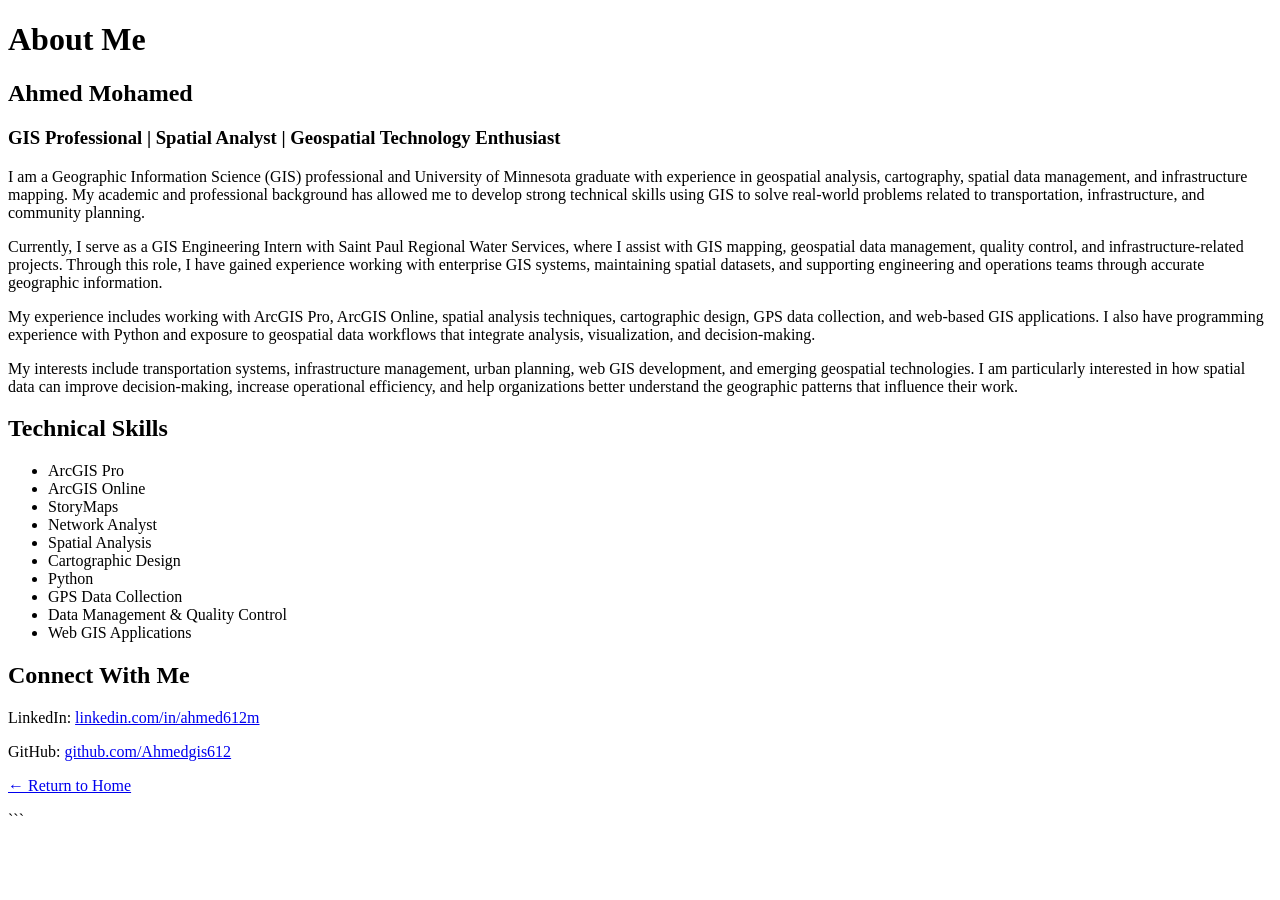
==== about.html @ 1d27a378 "Update about.html" ====
<!DOCTYPE html>

<html lang="en">
<head>
    <meta charset="UTF-8">
    <meta name="viewport" content="width=device-width, initial-scale=1.0">
    <title>About Me | Ahmed Mohamed</title>
</head>

<body>

<h1>About Me</h1>

<h2>Ahmed Mohamed</h2>
<h3>GIS Professional | Spatial Analyst | Geospatial Technology Enthusiast</h3>

<p>
I am a Geographic Information Science (GIS) professional and University of Minnesota graduate with experience in geospatial analysis, cartography, spatial data management, and infrastructure mapping. My academic and professional background has allowed me to develop strong technical skills using GIS to solve real-world problems related to transportation, infrastructure, and community planning.
</p>

<p>
Currently, I serve as a GIS Engineering Intern with Saint Paul Regional Water Services, where I assist with GIS mapping, geospatial data management, quality control, and infrastructure-related projects. Through this role, I have gained experience working with enterprise GIS systems, maintaining spatial datasets, and supporting engineering and operations teams through accurate geographic information.
</p>

<p>
My experience includes working with ArcGIS Pro, ArcGIS Online, spatial analysis techniques, cartographic design, GPS data collection, and web-based GIS applications. I also have programming experience with Python and exposure to geospatial data workflows that integrate analysis, visualization, and decision-making.
</p>

<p>
My interests include transportation systems, infrastructure management, urban planning, web GIS development, and emerging geospatial technologies. I am particularly interested in how spatial data can improve decision-making, increase operational efficiency, and help organizations better understand the geographic patterns that influence their work.
</p>

<h2>Technical Skills</h2>

<ul>
    <li>ArcGIS Pro</li>
    <li>ArcGIS Online</li>
    <li>StoryMaps</li>
    <li>Network Analyst</li>
    <li>Spatial Analysis</li>
    <li>Cartographic Design</li>
    <li>Python</li>
    <li>GPS Data Collection</li>
    <li>Data Management & Quality Control</li>
    <li>Web GIS Applications</li>
</ul>

<h2>Connect With Me</h2>

<p>
LinkedIn:
<a href="https://www.linkedin.com/in/ahmed612m" target="_blank">
linkedin.com/in/ahmed612m
</a>
</p>

<p>
GitHub:
<a href="https://github.com/Ahmedgis612" target="_blank">
github.com/Ahmedgis612
</a>
</p>

<p>
<a href="index.html">← Return to Home</a>
</p>

</body>
</html>
```
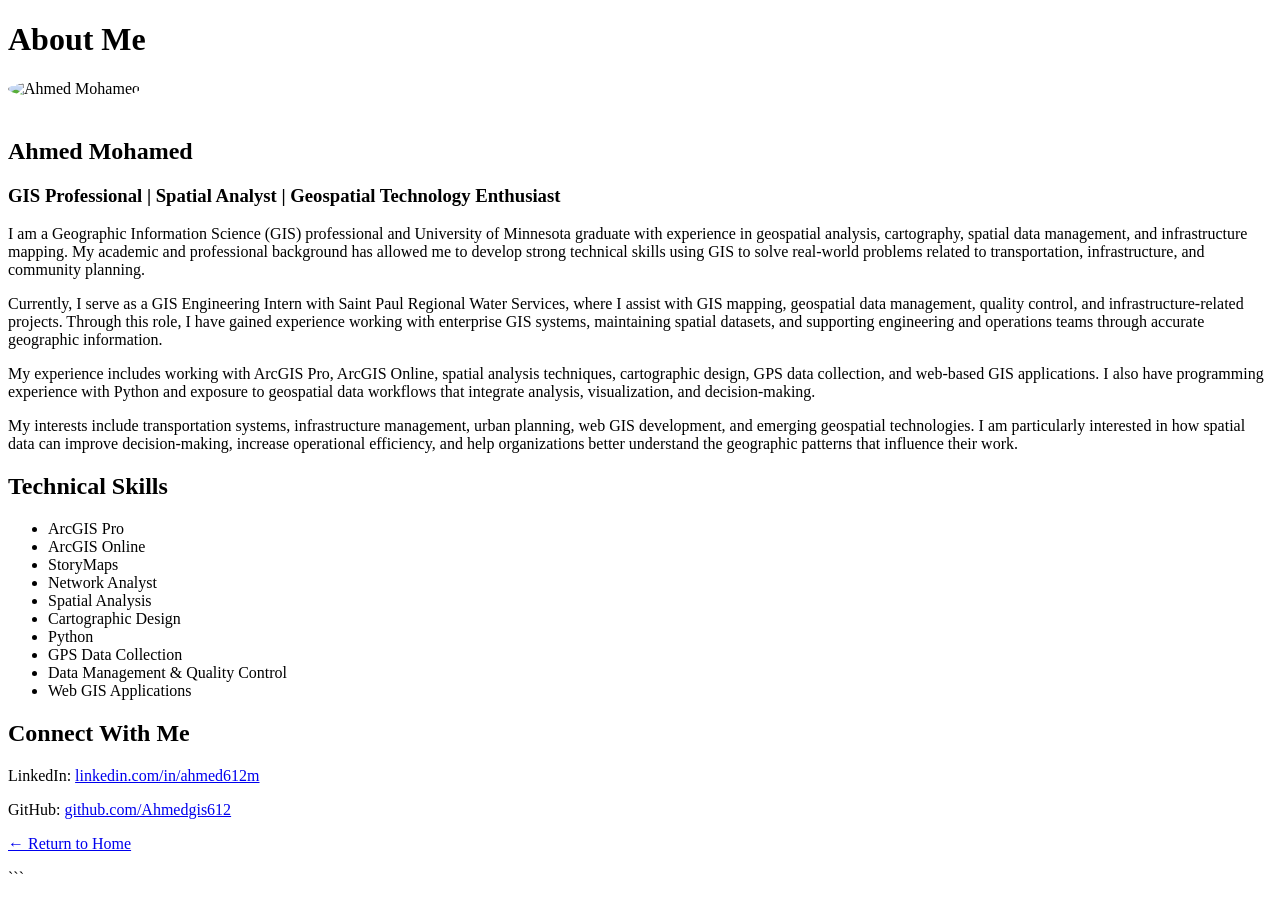
==== commit a22a8b61: "Update about.html" ====
--- a/about.html
+++ b/about.html
@@ -10,7 +10,11 @@
 <body>
 
 <h1>About Me</h1>
-
+<img src="images/profile.jpg"
+     alt="Ahmed Mohamed"
+     width="220"
+     style="border-radius:50%; margin-bottom:20px;">
+    
 <h2>Ahmed Mohamed</h2>
 <h3>GIS Professional | Spatial Analyst | Geospatial Technology Enthusiast</h3>
 
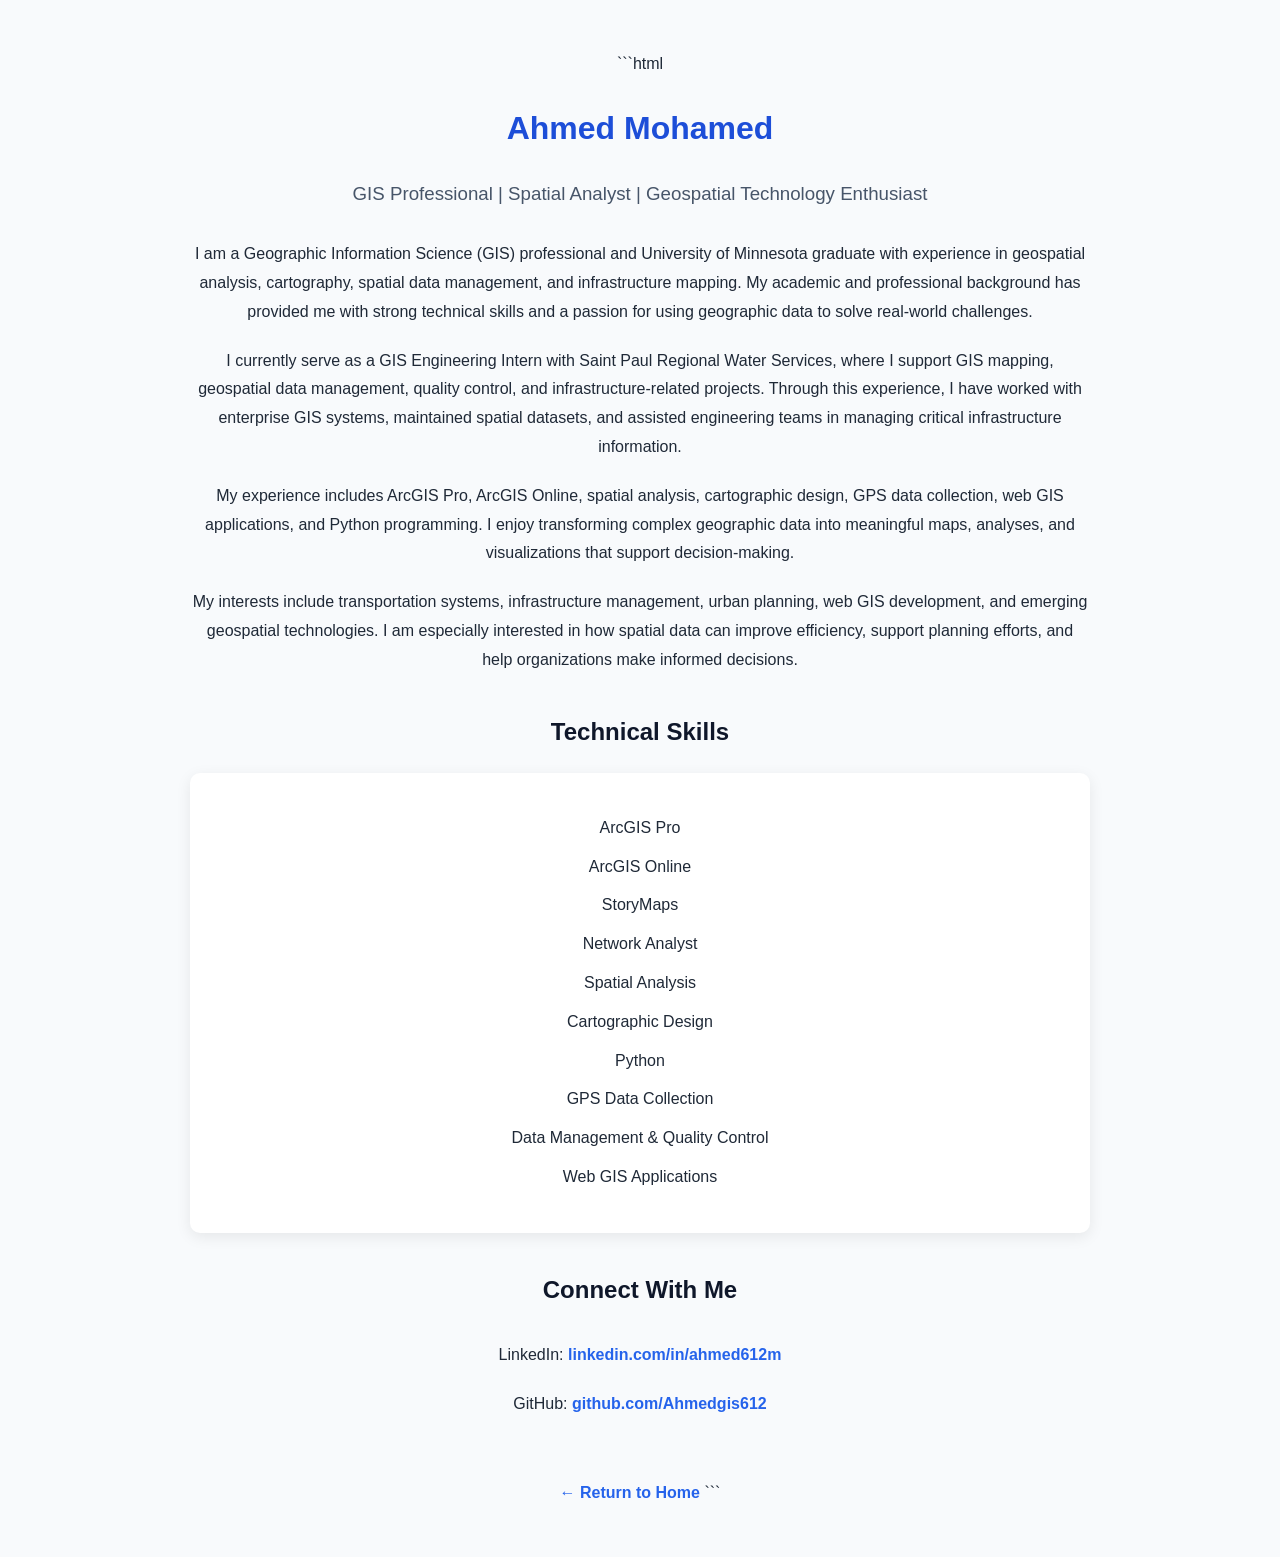
==== commit 0d608031: "about.html" ====
--- a/about.html
+++ b/about.html
@@ -1,73 +1,151 @@
+```html
 <!DOCTYPE html>
-
 <html lang="en">
 <head>
     <meta charset="UTF-8">
     <meta name="viewport" content="width=device-width, initial-scale=1.0">
     <title>About Me | Ahmed Mohamed</title>
+
+    <style>
+        body {
+            font-family: Arial, Helvetica, sans-serif;
+            max-width: 900px;
+            margin: auto;
+            padding: 50px 25px;
+            text-align: center;
+            line-height: 1.8;
+            background-color: #f8fafc;
+            color: #1f2937;
+        }
+
+        h1 {
+            color: #1d4ed8;
+            margin-bottom: 10px;
+        }
+
+        h2 {
+            margin-top: 35px;
+            color: #0f172a;
+        }
+
+        h3 {
+            color: #475569;
+            font-weight: normal;
+            margin-bottom: 30px;
+        }
+
+        p {
+            margin-bottom: 20px;
+        }
+
+        ul {
+            list-style: none;
+            padding: 0;
+        }
+
+        li {
+            margin-bottom: 10px;
+        }
+
+        a {
+            color: #2563eb;
+            text-decoration: none;
+            font-weight: bold;
+        }
+
+        a:hover {
+            text-decoration: underline;
+        }
+
+        .profile-photo {
+            width: 220px;
+            border-radius: 50%;
+            margin-bottom: 25px;
+        }
+
+        .skills {
+            background: white;
+            padding: 25px;
+            border-radius: 10px;
+            box-shadow: 0 4px 15px rgba(0,0,0,0.08);
+            margin-top: 20px;
+        }
+
+        .contact {
+            margin-top: 30px;
+        }
+
+        .home-link {
+            margin-top: 40px;
+            display: inline-block;
+        }
+    </style>
 </head>
 
 <body>
 
-<h1>About Me</h1>
-<img src="images/profile.jpg"
-     alt="Ahmed Mohamed"
-     width="220"
-     style="border-radius:50%; margin-bottom:20px;">
-    
-<h2>Ahmed Mohamed</h2>
-<h3>GIS Professional | Spatial Analyst | Geospatial Technology Enthusiast</h3>
+    <!-- Optional Profile Picture -->
+    <!-- Upload your photo to images/profile.jpg and remove the comment below -->
+    <!-- <img src="images/profile.jpg" alt="Ahmed Mohamed" class="profile-photo"> -->
 
-<p>
-I am a Geographic Information Science (GIS) professional and University of Minnesota graduate with experience in geospatial analysis, cartography, spatial data management, and infrastructure mapping. My academic and professional background has allowed me to develop strong technical skills using GIS to solve real-world problems related to transportation, infrastructure, and community planning.
-</p>
+    <h1>Ahmed Mohamed</h1>
 
-<p>
-Currently, I serve as a GIS Engineering Intern with Saint Paul Regional Water Services, where I assist with GIS mapping, geospatial data management, quality control, and infrastructure-related projects. Through this role, I have gained experience working with enterprise GIS systems, maintaining spatial datasets, and supporting engineering and operations teams through accurate geographic information.
-</p>
+    <h3>
+        GIS Professional | Spatial Analyst | Geospatial Technology Enthusiast
+    </h3>
 
-<p>
-My experience includes working with ArcGIS Pro, ArcGIS Online, spatial analysis techniques, cartographic design, GPS data collection, and web-based GIS applications. I also have programming experience with Python and exposure to geospatial data workflows that integrate analysis, visualization, and decision-making.
-</p>
+    <p>
+        I am a Geographic Information Science (GIS) professional and University of Minnesota graduate with experience in geospatial analysis, cartography, spatial data management, and infrastructure mapping. My academic and professional background has provided me with strong technical skills and a passion for using geographic data to solve real-world challenges.
+    </p>
 
-<p>
-My interests include transportation systems, infrastructure management, urban planning, web GIS development, and emerging geospatial technologies. I am particularly interested in how spatial data can improve decision-making, increase operational efficiency, and help organizations better understand the geographic patterns that influence their work.
-</p>
+    <p>
+        I currently serve as a GIS Engineering Intern with Saint Paul Regional Water Services, where I support GIS mapping, geospatial data management, quality control, and infrastructure-related projects. Through this experience, I have worked with enterprise GIS systems, maintained spatial datasets, and assisted engineering teams in managing critical infrastructure information.
+    </p>
 
-<h2>Technical Skills</h2>
+    <p>
+        My experience includes ArcGIS Pro, ArcGIS Online, spatial analysis, cartographic design, GPS data collection, web GIS applications, and Python programming. I enjoy transforming complex geographic data into meaningful maps, analyses, and visualizations that support decision-making.
+    </p>
 
-<ul>
-    <li>ArcGIS Pro</li>
-    <li>ArcGIS Online</li>
-    <li>StoryMaps</li>
-    <li>Network Analyst</li>
-    <li>Spatial Analysis</li>
-    <li>Cartographic Design</li>
-    <li>Python</li>
-    <li>GPS Data Collection</li>
-    <li>Data Management & Quality Control</li>
-    <li>Web GIS Applications</li>
-</ul>
+    <p>
+        My interests include transportation systems, infrastructure management, urban planning, web GIS development, and emerging geospatial technologies. I am especially interested in how spatial data can improve efficiency, support planning efforts, and help organizations make informed decisions.
+    </p>
 
-<h2>Connect With Me</h2>
+    <h2>Technical Skills</h2>
 
-<p>
-LinkedIn:
-<a href="https://www.linkedin.com/in/ahmed612m" target="_blank">
-linkedin.com/in/ahmed612m
-</a>
-</p>
+    <div class="skills">
+        <ul>
+            <li>ArcGIS Pro</li>
+            <li>ArcGIS Online</li>
+            <li>StoryMaps</li>
+            <li>Network Analyst</li>
+            <li>Spatial Analysis</li>
+            <li>Cartographic Design</li>
+            <li>Python</li>
+            <li>GPS Data Collection</li>
+            <li>Data Management & Quality Control</li>
+            <li>Web GIS Applications</li>
+        </ul>
+    </div>
 
-<p>
-GitHub:
-<a href="https://github.com/Ahmedgis612" target="_blank">
-github.com/Ahmedgis612
-</a>
-</p>
+    <h2>Connect With Me</h2>
 
-<p>
-<a href="index.html">← Return to Home</a>
-</p>
+    <div class="contact">
+        <p>
+            LinkedIn:
+            <a href="https://www.linkedin.com/in/ahmed612m" target="_blank">
+                linkedin.com/in/ahmed612m
+            </a>
+        </p>
+
+        <p>
+            GitHub:
+            <a href="https://github.com/Ahmedgis612" target="_blank">
+                github.com/Ahmedgis612
+            </a>
+        </p>
+    </div>
+
+    <a href="index.html" class="home-link">← Return to Home</a>
 
 </body>
 </html>
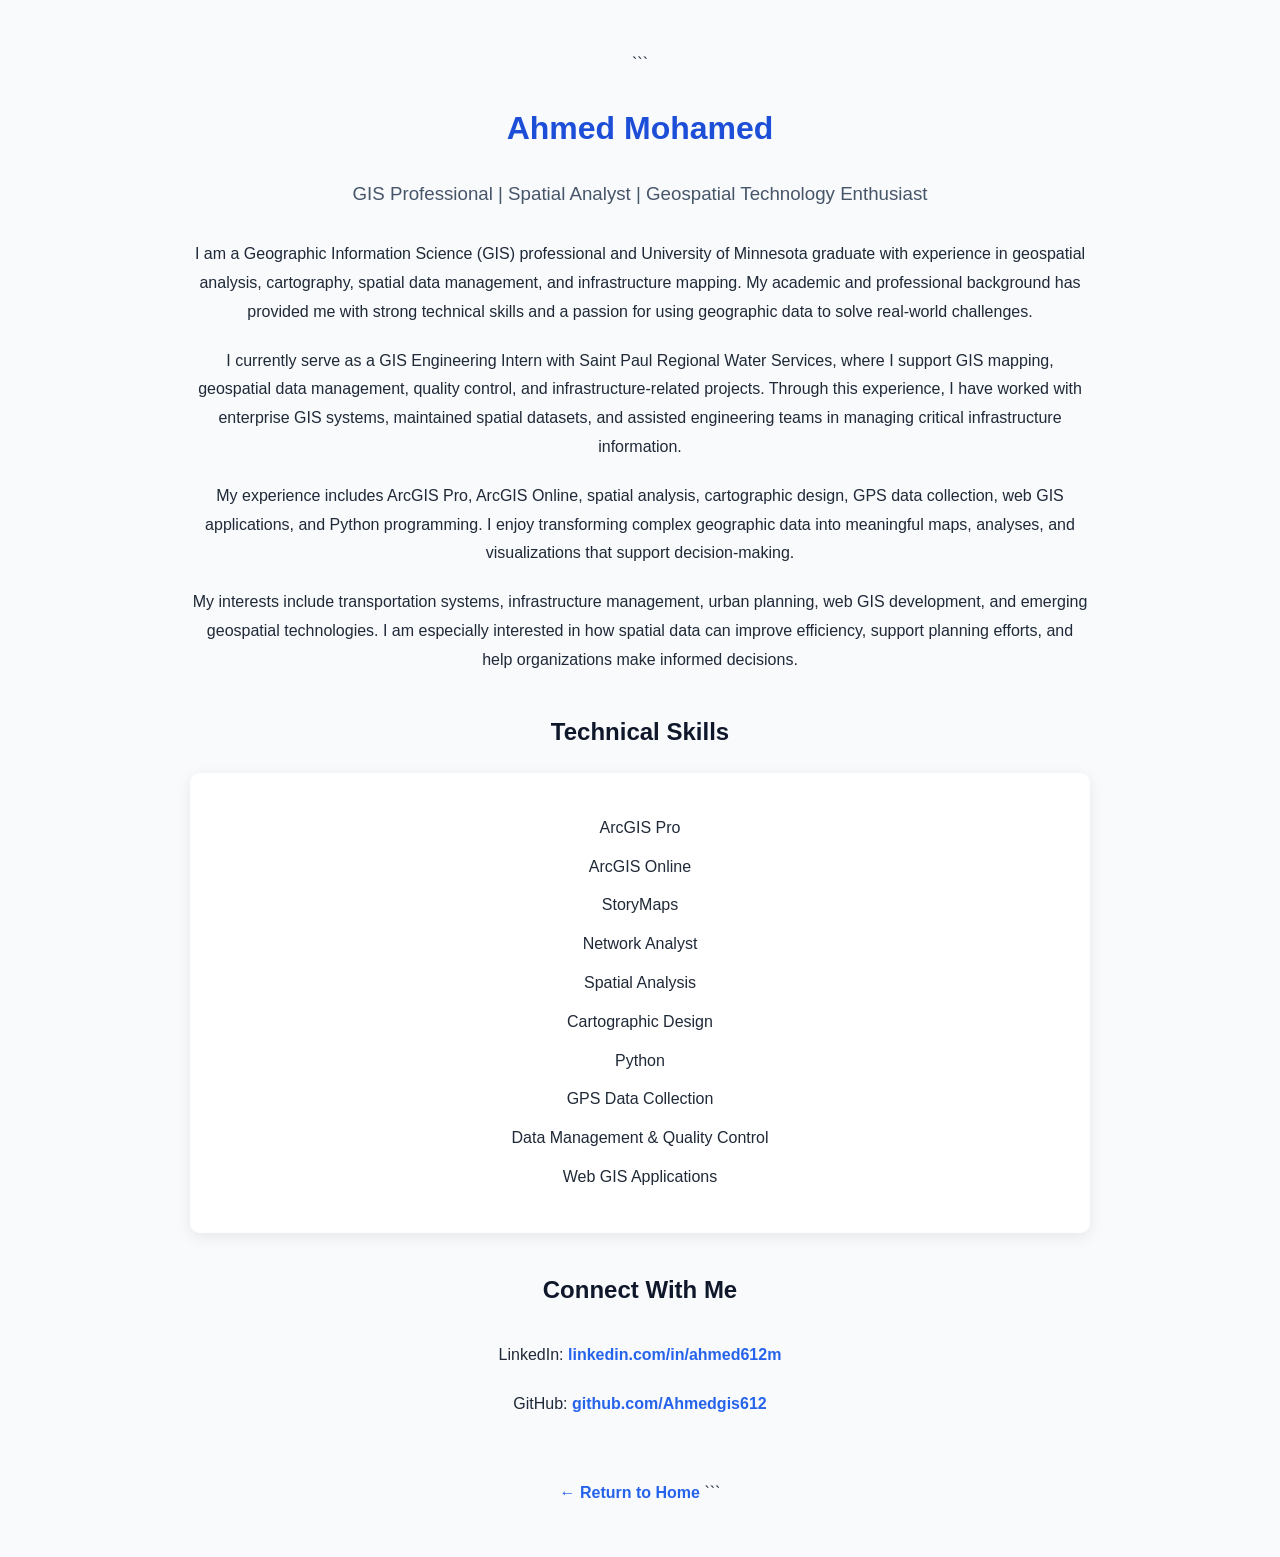
==== commit f14e9c1b: "about.html" ====
--- a/about.html
+++ b/about.html
@@ -1,4 +1,4 @@
-```html
+```
 <!DOCTYPE html>
 <html lang="en">
 <head>
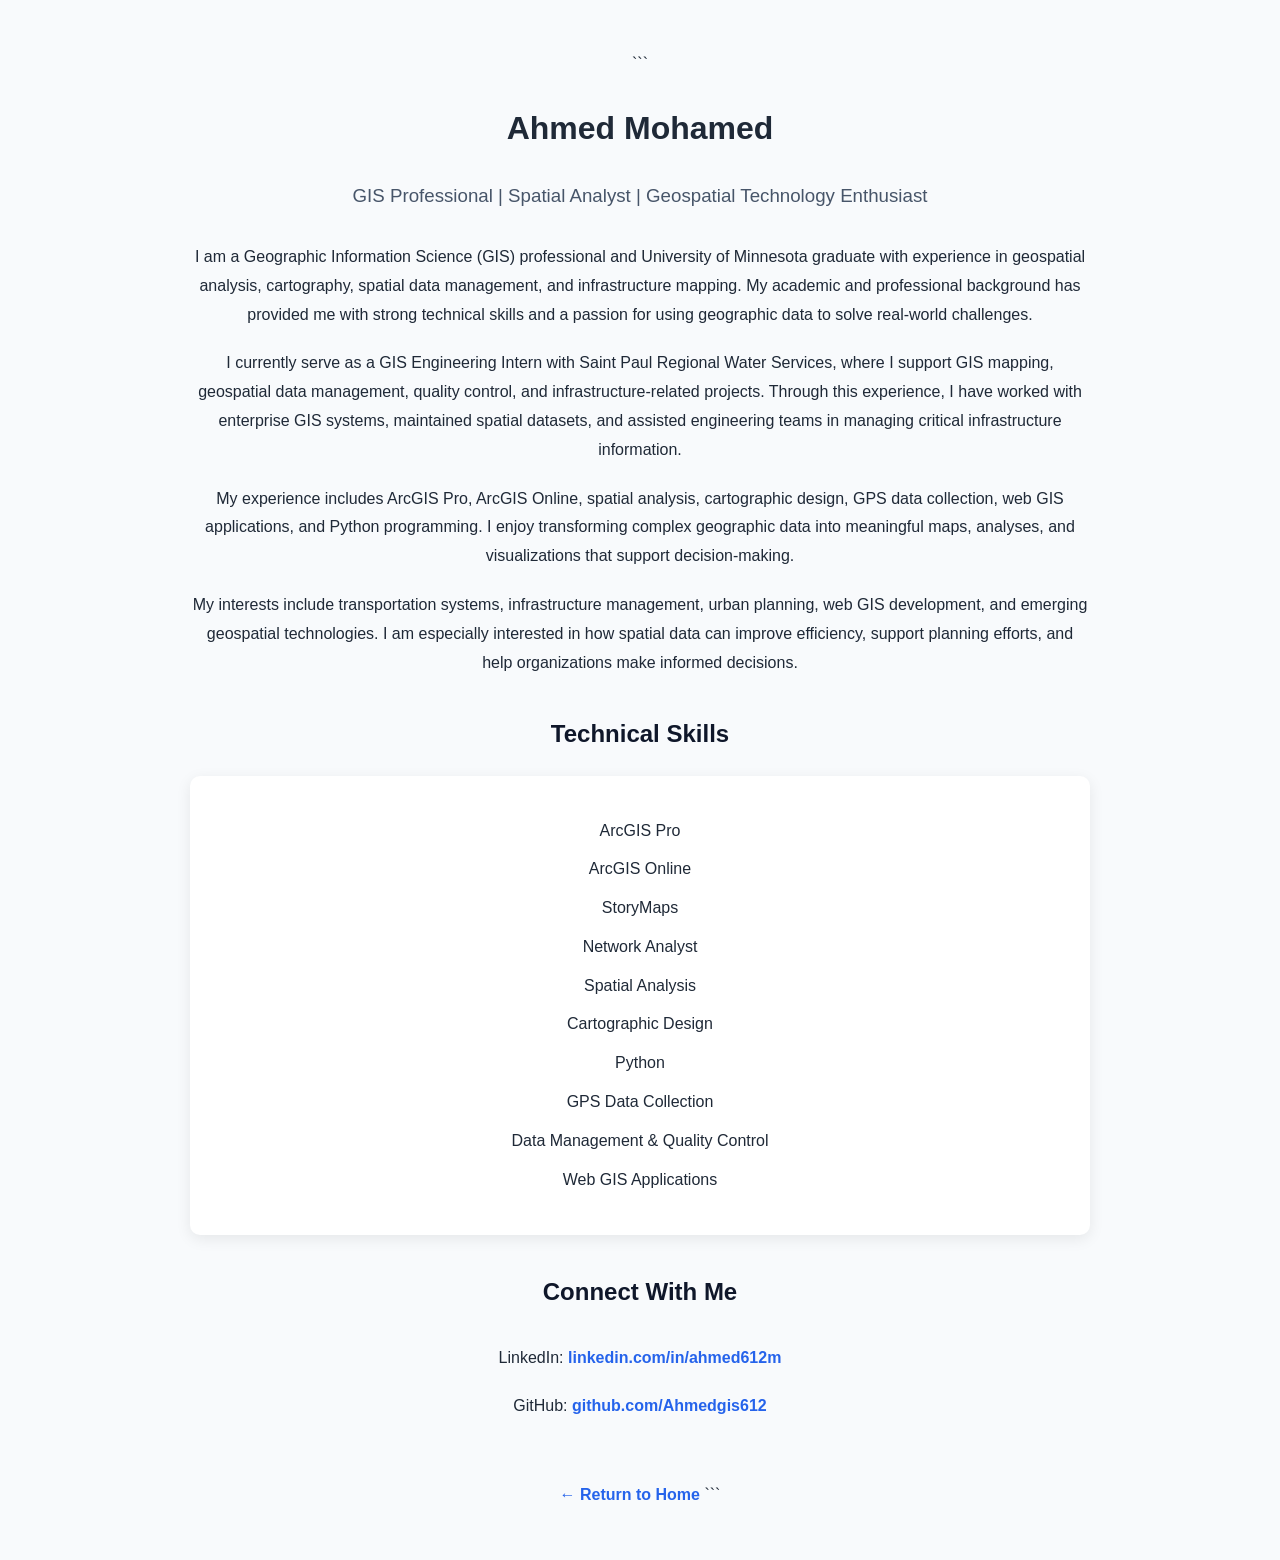
==== commit 1db02db7: "Update about.html" ====
--- a/about.html
+++ b/about.html
@@ -17,6 +17,24 @@
             background-color: #f8fafc;
             color: #1f2937;
         }
+        <section>
+    <h2>My Geographic Journey</h2>
+
+    <p>
+        Explore the interactive StoryMap below to learn more about my journey
+        from South Africa to Minneapolis and my path into Geographic
+        Information Science.
+    </p>
+
+    <div class="map-container">
+        <iframe
+            src="https://storymaps.arcgis.com/stories/2e2f4ece6c71430e98db33005367da8f"
+            title="Ahmed Mohamed Geographic Journey StoryMap"
+            allowfullscreen
+            loading="lazy">
+        </iframe>
+    </div>
+</section>
 
         h1 {
             color: #1d4ed8;
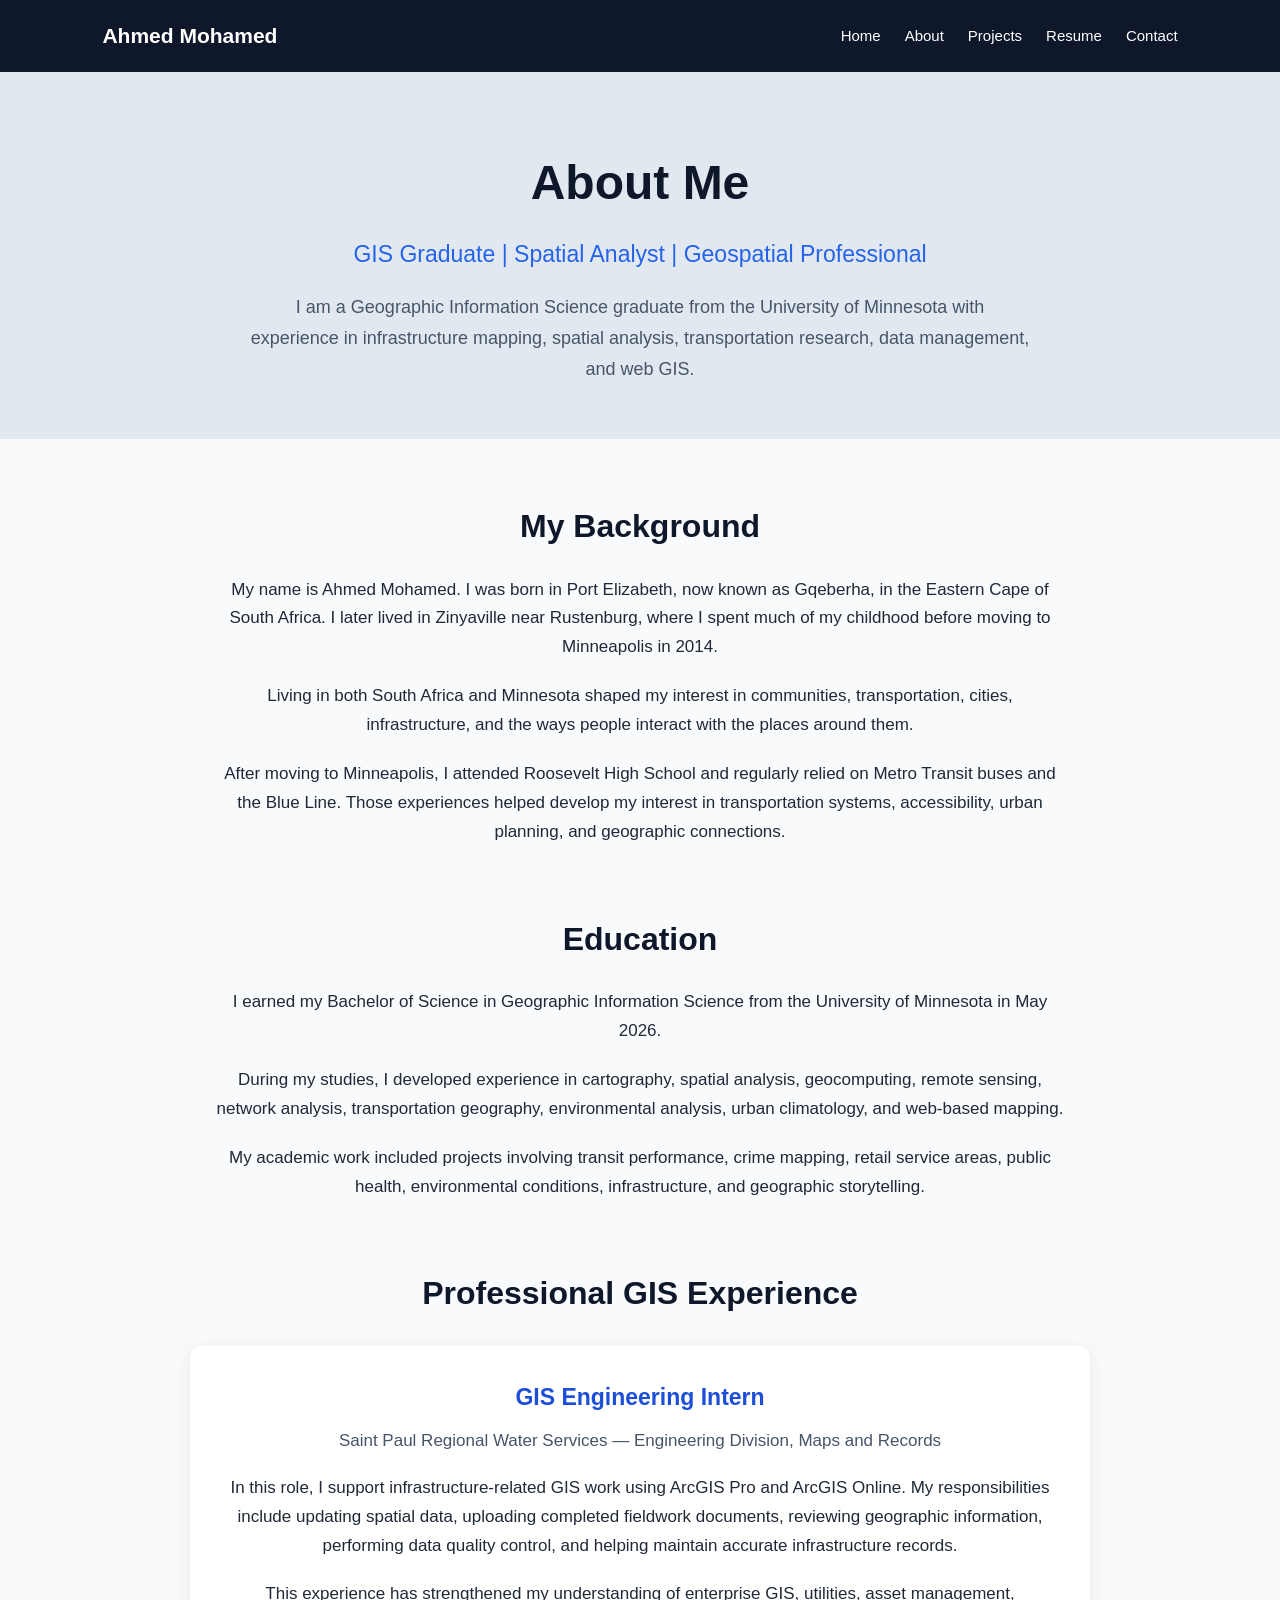
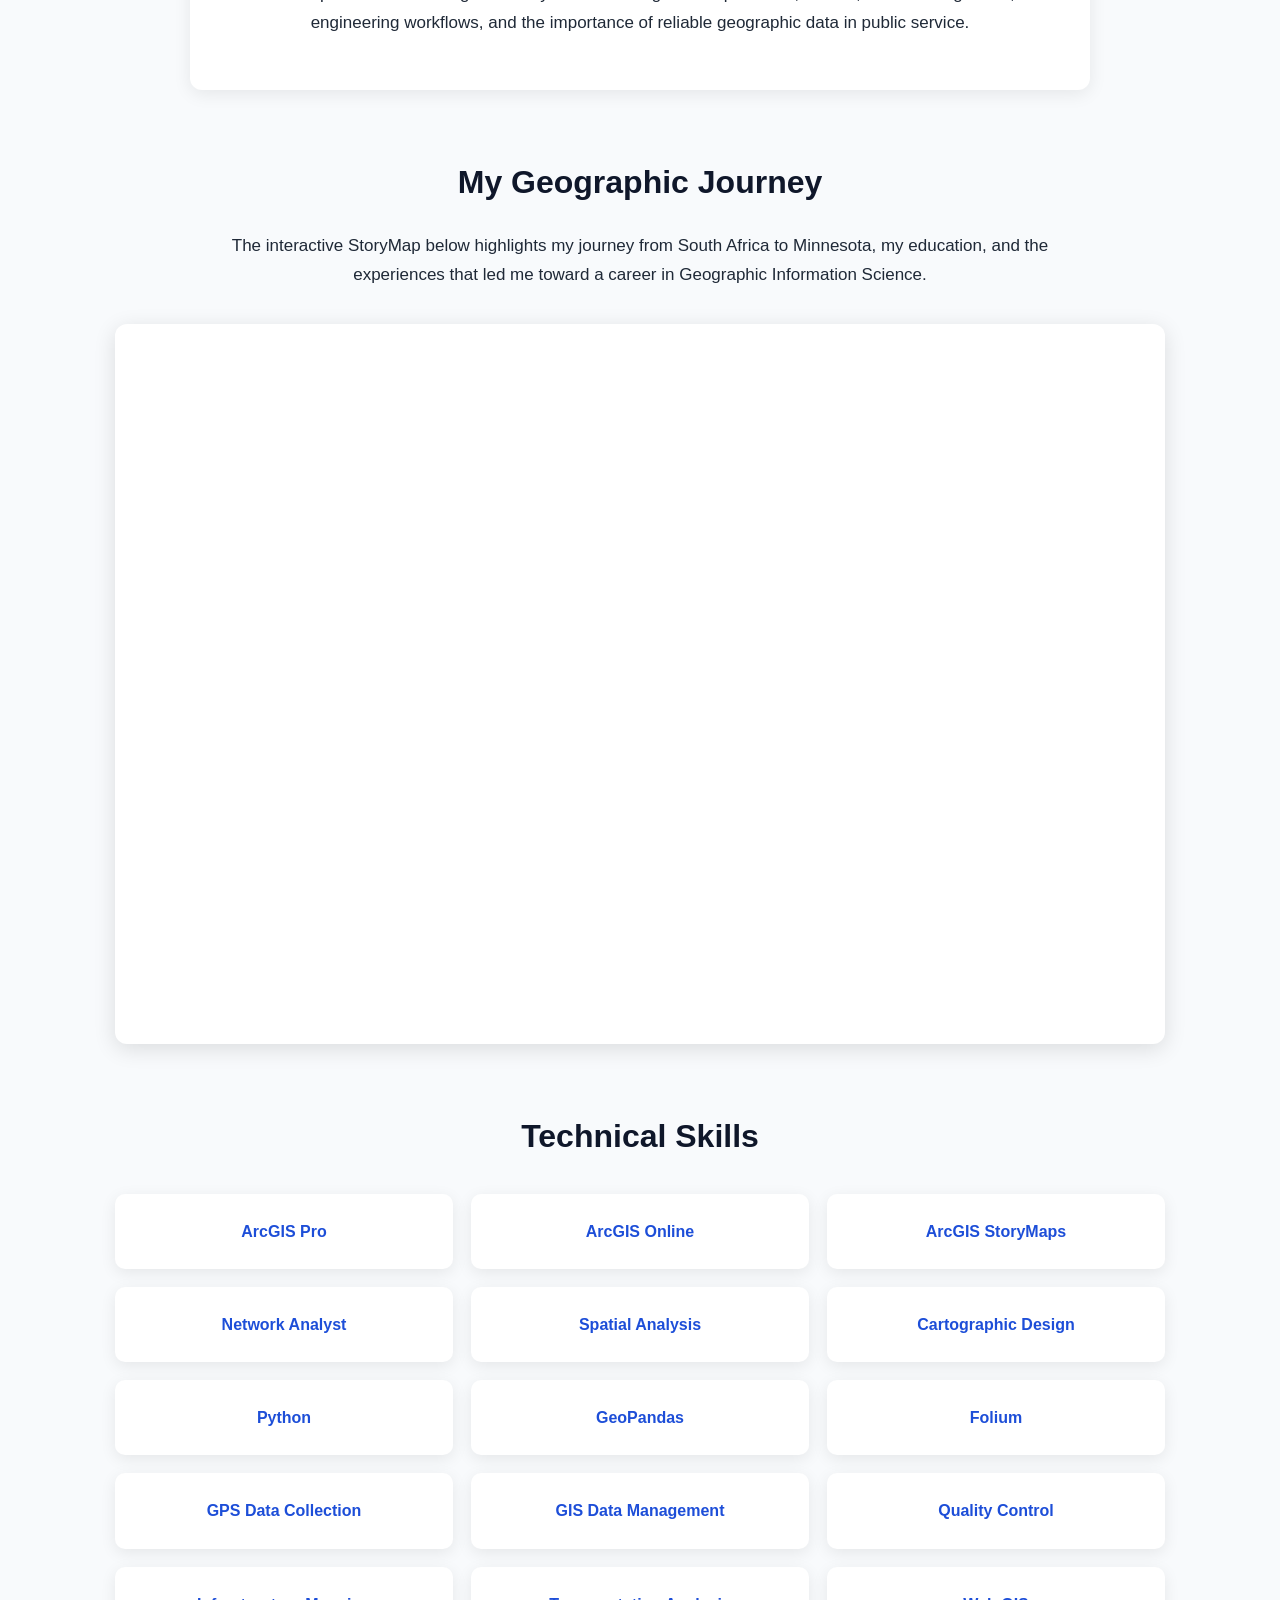
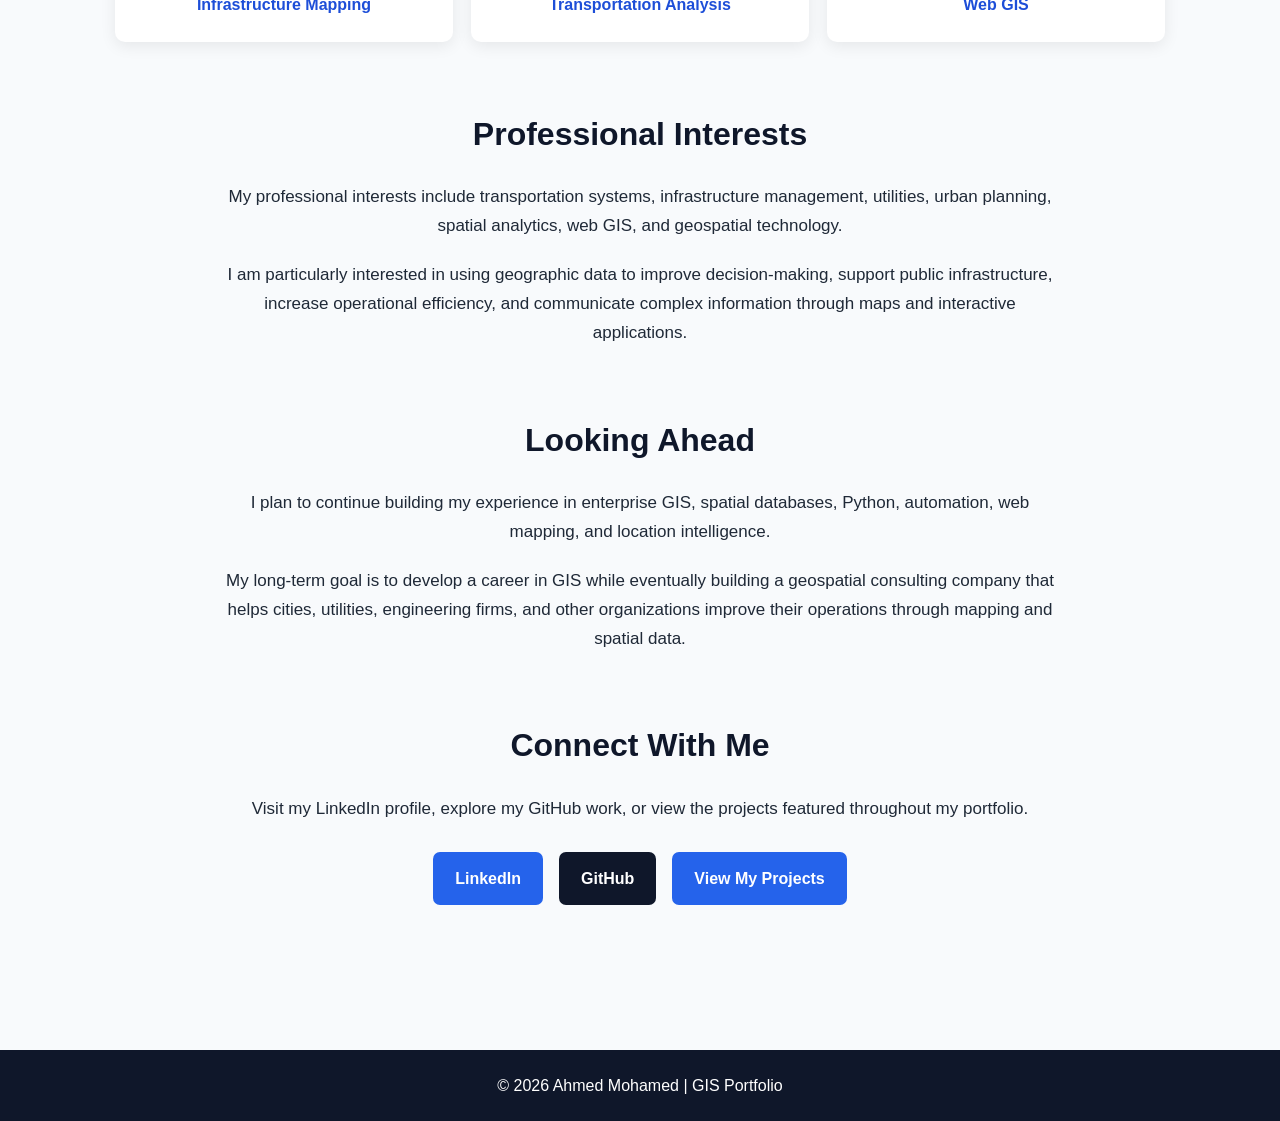
==== commit 5b84338b: "about.html" ====
--- a/about.html
+++ b/about.html
@@ -1,171 +1,445 @@
-```
 <!DOCTYPE html>
 <html lang="en">
 <head>
     <meta charset="UTF-8">
     <meta name="viewport" content="width=device-width, initial-scale=1.0">
+
     <title>About Me | Ahmed Mohamed</title>
 
     <style>
+        * {
+            box-sizing: border-box;
+            margin: 0;
+            padding: 0;
+        }
+
         body {
             font-family: Arial, Helvetica, sans-serif;
-            max-width: 900px;
-            margin: auto;
-            padding: 50px 25px;
-            text-align: center;
-            line-height: 1.8;
             background-color: #f8fafc;
             color: #1f2937;
-        }
-        <section>
-    <h2>My Geographic Journey</h2>
-
-    <p>
-        Explore the interactive StoryMap below to learn more about my journey
-        from South Africa to Minneapolis and my path into Geographic
-        Information Science.
-    </p>
-
-    <div class="map-container">
-        <iframe
-            src="https://storymaps.arcgis.com/stories/2e2f4ece6c71430e98db33005367da8f"
-            title="Ahmed Mohamed Geographic Journey StoryMap"
-            allowfullscreen
-            loading="lazy">
-        </iframe>
-    </div>
-</section>
-
-        h1 {
+            line-height: 1.7;
+        }
+
+        nav {
+            background-color: #0f172a;
+            padding: 18px 8%;
+            display: flex;
+            justify-content: space-between;
+            align-items: center;
+        }
+
+        nav .logo {
+            color: white;
+            font-size: 21px;
+            font-weight: bold;
+        }
+
+        nav ul {
+            display: flex;
+            list-style: none;
+            gap: 24px;
+        }
+
+        nav a {
+            color: white;
+            text-decoration: none;
+            font-size: 15px;
+        }
+
+        nav a:hover {
+            text-decoration: underline;
+        }
+
+        .about-header {
+            background-color: #e2e8f0;
+            text-align: center;
+            padding: 70px 20px 55px;
+        }
+
+        .about-header h1 {
+            font-size: 48px;
+            color: #0f172a;
+            margin-bottom: 12px;
+        }
+
+        .about-header h2 {
+            font-size: 23px;
+            font-weight: normal;
+            color: #2563eb;
+            margin-bottom: 18px;
+        }
+
+        .about-header p {
+            max-width: 780px;
+            margin: auto;
+            font-size: 18px;
+            color: #475569;
+        }
+
+        main {
+            width: 90%;
+            max-width: 1050px;
+            margin: auto;
+            padding: 60px 0 80px;
+            text-align: center;
+        }
+
+        section {
+            margin-bottom: 65px;
+        }
+
+        section h2 {
+            font-size: 32px;
+            color: #0f172a;
+            margin-bottom: 22px;
+        }
+
+        section p {
+            max-width: 850px;
+            margin: 0 auto 20px;
+            font-size: 17px;
+        }
+
+        .storymap-container {
+            width: 100%;
+            height: 720px;
+            margin: 35px auto 0;
+            border-radius: 12px;
+            overflow: hidden;
+            background-color: white;
+            box-shadow: 0 5px 22px rgba(0, 0, 0, 0.12);
+        }
+
+        .storymap-container iframe {
+            width: 100%;
+            height: 100%;
+            border: none;
+        }
+
+        .skills-grid {
+            display: grid;
+            grid-template-columns: repeat(3, 1fr);
+            gap: 18px;
+            margin-top: 30px;
+        }
+
+        .skill-card {
+            background-color: white;
+            padding: 24px 18px;
+            border-radius: 10px;
+            box-shadow: 0 4px 16px rgba(0, 0, 0, 0.08);
+            font-weight: bold;
             color: #1d4ed8;
+        }
+
+        .experience-card {
+            background-color: white;
+            max-width: 900px;
+            margin: 25px auto 0;
+            padding: 32px;
+            border-radius: 12px;
+            box-shadow: 0 4px 18px rgba(0, 0, 0, 0.08);
+        }
+
+        .experience-card h3 {
+            color: #1d4ed8;
+            font-size: 23px;
             margin-bottom: 10px;
         }
 
-        h2 {
-            margin-top: 35px;
-            color: #0f172a;
-        }
-
-        h3 {
+        .experience-card h4 {
             color: #475569;
+            font-size: 17px;
+            margin-bottom: 18px;
             font-weight: normal;
-            margin-bottom: 30px;
-        }
-
-        p {
-            margin-bottom: 20px;
-        }
-
-        ul {
-            list-style: none;
-            padding: 0;
-        }
-
-        li {
-            margin-bottom: 10px;
-        }
-
-        a {
-            color: #2563eb;
+        }
+
+        .connect-links {
+            display: flex;
+            justify-content: center;
+            flex-wrap: wrap;
+            gap: 16px;
+            margin-top: 28px;
+        }
+
+        .button {
+            display: inline-block;
+            background-color: #2563eb;
+            color: white;
             text-decoration: none;
+            padding: 13px 22px;
+            border-radius: 7px;
             font-weight: bold;
         }
 
-        a:hover {
-            text-decoration: underline;
-        }
-
-        .profile-photo {
-            width: 220px;
-            border-radius: 50%;
-            margin-bottom: 25px;
-        }
-
-        .skills {
-            background: white;
-            padding: 25px;
-            border-radius: 10px;
-            box-shadow: 0 4px 15px rgba(0,0,0,0.08);
-            margin-top: 20px;
-        }
-
-        .contact {
-            margin-top: 30px;
-        }
-
-        .home-link {
-            margin-top: 40px;
-            display: inline-block;
+        .button:hover {
+            background-color: #1d4ed8;
+        }
+
+        .button.secondary {
+            background-color: #0f172a;
+        }
+
+        footer {
+            background-color: #0f172a;
+            color: white;
+            text-align: center;
+            padding: 22px;
+        }
+
+        @media (max-width: 850px) {
+            nav {
+                flex-direction: column;
+                gap: 14px;
+            }
+
+            nav ul {
+                flex-wrap: wrap;
+                justify-content: center;
+                gap: 14px;
+            }
+
+            .about-header h1 {
+                font-size: 38px;
+            }
+
+            .skills-grid {
+                grid-template-columns: repeat(2, 1fr);
+            }
+
+            .storymap-container {
+                height: 580px;
+            }
+        }
+
+        @media (max-width: 550px) {
+            .skills-grid {
+                grid-template-columns: 1fr;
+            }
+
+            .storymap-container {
+                height: 500px;
+            }
         }
     </style>
 </head>
 
 <body>
 
-    <!-- Optional Profile Picture -->
-    <!-- Upload your photo to images/profile.jpg and remove the comment below -->
-    <!-- <img src="images/profile.jpg" alt="Ahmed Mohamed" class="profile-photo"> -->
-
-    <h1>Ahmed Mohamed</h1>
-
-    <h3>
-        GIS Professional | Spatial Analyst | Geospatial Technology Enthusiast
-    </h3>
-
-    <p>
-        I am a Geographic Information Science (GIS) professional and University of Minnesota graduate with experience in geospatial analysis, cartography, spatial data management, and infrastructure mapping. My academic and professional background has provided me with strong technical skills and a passion for using geographic data to solve real-world challenges.
-    </p>
-
-    <p>
-        I currently serve as a GIS Engineering Intern with Saint Paul Regional Water Services, where I support GIS mapping, geospatial data management, quality control, and infrastructure-related projects. Through this experience, I have worked with enterprise GIS systems, maintained spatial datasets, and assisted engineering teams in managing critical infrastructure information.
-    </p>
-
-    <p>
-        My experience includes ArcGIS Pro, ArcGIS Online, spatial analysis, cartographic design, GPS data collection, web GIS applications, and Python programming. I enjoy transforming complex geographic data into meaningful maps, analyses, and visualizations that support decision-making.
-    </p>
-
-    <p>
-        My interests include transportation systems, infrastructure management, urban planning, web GIS development, and emerging geospatial technologies. I am especially interested in how spatial data can improve efficiency, support planning efforts, and help organizations make informed decisions.
-    </p>
-
-    <h2>Technical Skills</h2>
-
-    <div class="skills">
+    <nav>
+        <div class="logo">Ahmed Mohamed</div>
+
         <ul>
-            <li>ArcGIS Pro</li>
-            <li>ArcGIS Online</li>
-            <li>StoryMaps</li>
-            <li>Network Analyst</li>
-            <li>Spatial Analysis</li>
-            <li>Cartographic Design</li>
-            <li>Python</li>
-            <li>GPS Data Collection</li>
-            <li>Data Management & Quality Control</li>
-            <li>Web GIS Applications</li>
+            <li><a href="index.html">Home</a></li>
+            <li><a href="about.html">About</a></li>
+            <li><a href="projects.html">Projects</a></li>
+            <li><a href="resume.html">Resume</a></li>
+            <li><a href="contact.html">Contact</a></li>
         </ul>
-    </div>
-
-    <h2>Connect With Me</h2>
-
-    <div class="contact">
+    </nav>
+
+    <header class="about-header">
+        <h1>About Me</h1>
+
+        <h2>
+            GIS Graduate | Spatial Analyst | Geospatial Professional
+        </h2>
+
         <p>
-            LinkedIn:
-            <a href="https://www.linkedin.com/in/ahmed612m" target="_blank">
-                linkedin.com/in/ahmed612m
-            </a>
+            I am a Geographic Information Science graduate from the University
+            of Minnesota with experience in infrastructure mapping, spatial
+            analysis, transportation research, data management, and web GIS.
         </p>
-
-        <p>
-            GitHub:
-            <a href="https://github.com/Ahmedgis612" target="_blank">
-                github.com/Ahmedgis612
-            </a>
-        </p>
-    </div>
-
-    <a href="index.html" class="home-link">← Return to Home</a>
+    </header>
+
+    <main>
+
+        <section>
+            <h2>My Background</h2>
+
+            <p>
+                My name is Ahmed Mohamed. I was born in Port Elizabeth, now known
+                as Gqeberha, in the Eastern Cape of South Africa. I later lived
+                in Zinyaville near Rustenburg, where I spent much of my childhood
+                before moving to Minneapolis in 2014.
+            </p>
+
+            <p>
+                Living in both South Africa and Minnesota shaped my interest in
+                communities, transportation, cities, infrastructure, and the ways
+                people interact with the places around them.
+            </p>
+
+            <p>
+                After moving to Minneapolis, I attended Roosevelt High School and
+                regularly relied on Metro Transit buses and the Blue Line. Those
+                experiences helped develop my interest in transportation systems,
+                accessibility, urban planning, and geographic connections.
+            </p>
+        </section>
+
+        <section>
+            <h2>Education</h2>
+
+            <p>
+                I earned my Bachelor of Science in Geographic Information Science
+                from the University of Minnesota in May 2026.
+            </p>
+
+            <p>
+                During my studies, I developed experience in cartography, spatial
+                analysis, geocomputing, remote sensing, network analysis,
+                transportation geography, environmental analysis, urban climatology,
+                and web-based mapping.
+            </p>
+
+            <p>
+                My academic work included projects involving transit performance,
+                crime mapping, retail service areas, public health, environmental
+                conditions, infrastructure, and geographic storytelling.
+            </p>
+        </section>
+
+        <section>
+            <h2>Professional GIS Experience</h2>
+
+            <div class="experience-card">
+                <h3>GIS Engineering Intern</h3>
+
+                <h4>
+                    Saint Paul Regional Water Services — Engineering Division,
+                    Maps and Records
+                </h4>
+
+                <p>
+                    In this role, I support infrastructure-related GIS work using
+                    ArcGIS Pro and ArcGIS Online. My responsibilities include
+                    updating spatial data, uploading completed fieldwork documents,
+                    reviewing geographic information, performing data quality
+                    control, and helping maintain accurate infrastructure records.
+                </p>
+
+                <p>
+                    This experience has strengthened my understanding of enterprise
+                    GIS, utilities, asset management, engineering workflows, and
+                    the importance of reliable geographic data in public service.
+                </p>
+            </div>
+        </section>
+
+        <section>
+            <h2>My Geographic Journey</h2>
+
+            <p>
+                The interactive StoryMap below highlights my journey from South
+                Africa to Minnesota, my education, and the experiences that led
+                me toward a career in Geographic Information Science.
+            </p>
+
+            <div class="storymap-container">
+                <iframe
+                    src="https://storymaps.arcgis.com/stories/2e2f4ece6c71430e98db33005367da8f"
+                    title="Ahmed Mohamed Geographic Journey StoryMap"
+                    loading="lazy"
+                    allowfullscreen>
+                </iframe>
+            </div>
+        </section>
+
+        <section>
+            <h2>Technical Skills</h2>
+
+            <div class="skills-grid">
+                <div class="skill-card">ArcGIS Pro</div>
+                <div class="skill-card">ArcGIS Online</div>
+                <div class="skill-card">ArcGIS StoryMaps</div>
+                <div class="skill-card">Network Analyst</div>
+                <div class="skill-card">Spatial Analysis</div>
+                <div class="skill-card">Cartographic Design</div>
+                <div class="skill-card">Python</div>
+                <div class="skill-card">GeoPandas</div>
+                <div class="skill-card">Folium</div>
+                <div class="skill-card">GPS Data Collection</div>
+                <div class="skill-card">GIS Data Management</div>
+                <div class="skill-card">Quality Control</div>
+                <div class="skill-card">Infrastructure Mapping</div>
+                <div class="skill-card">Transportation Analysis</div>
+                <div class="skill-card">Web GIS</div>
+            </div>
+        </section>
+
+        <section>
+            <h2>Professional Interests</h2>
+
+            <p>
+                My professional interests include transportation systems,
+                infrastructure management, utilities, urban planning, spatial
+                analytics, web GIS, and geospatial technology.
+            </p>
+
+            <p>
+                I am particularly interested in using geographic data to improve
+                decision-making, support public infrastructure, increase operational
+                efficiency, and communicate complex information through maps and
+                interactive applications.
+            </p>
+        </section>
+
+        <section>
+            <h2>Looking Ahead</h2>
+
+            <p>
+                I plan to continue building my experience in enterprise GIS,
+                spatial databases, Python, automation, web mapping, and location
+                intelligence.
+            </p>
+
+            <p>
+                My long-term goal is to develop a career in GIS while eventually
+                building a geospatial consulting company that helps cities,
+                utilities, engineering firms, and other organizations improve
+                their operations through mapping and spatial data.
+            </p>
+        </section>
+
+        <section>
+            <h2>Connect With Me</h2>
+
+            <p>
+                Visit my LinkedIn profile, explore my GitHub work, or view the
+                projects featured throughout my portfolio.
+            </p>
+
+            <div class="connect-links">
+                <a
+                    class="button"
+                    href="https://www.linkedin.com/in/ahmed612m"
+                    target="_blank"
+                    rel="noopener noreferrer">
+                    LinkedIn
+                </a>
+
+                <a
+                    class="button secondary"
+                    href="https://github.com/Ahmedgis612"
+                    target="_blank"
+                    rel="noopener noreferrer">
+                    GitHub
+                </a>
+
+                <a class="button" href="projects.html">
+                    View My Projects
+                </a>
+            </div>
+        </section>
+
+    </main>
+
+    <footer>
+        <p>© 2026 Ahmed Mohamed | GIS Portfolio</p>
+    </footer>
 
 </body>
 </html>
-```
-
+
+
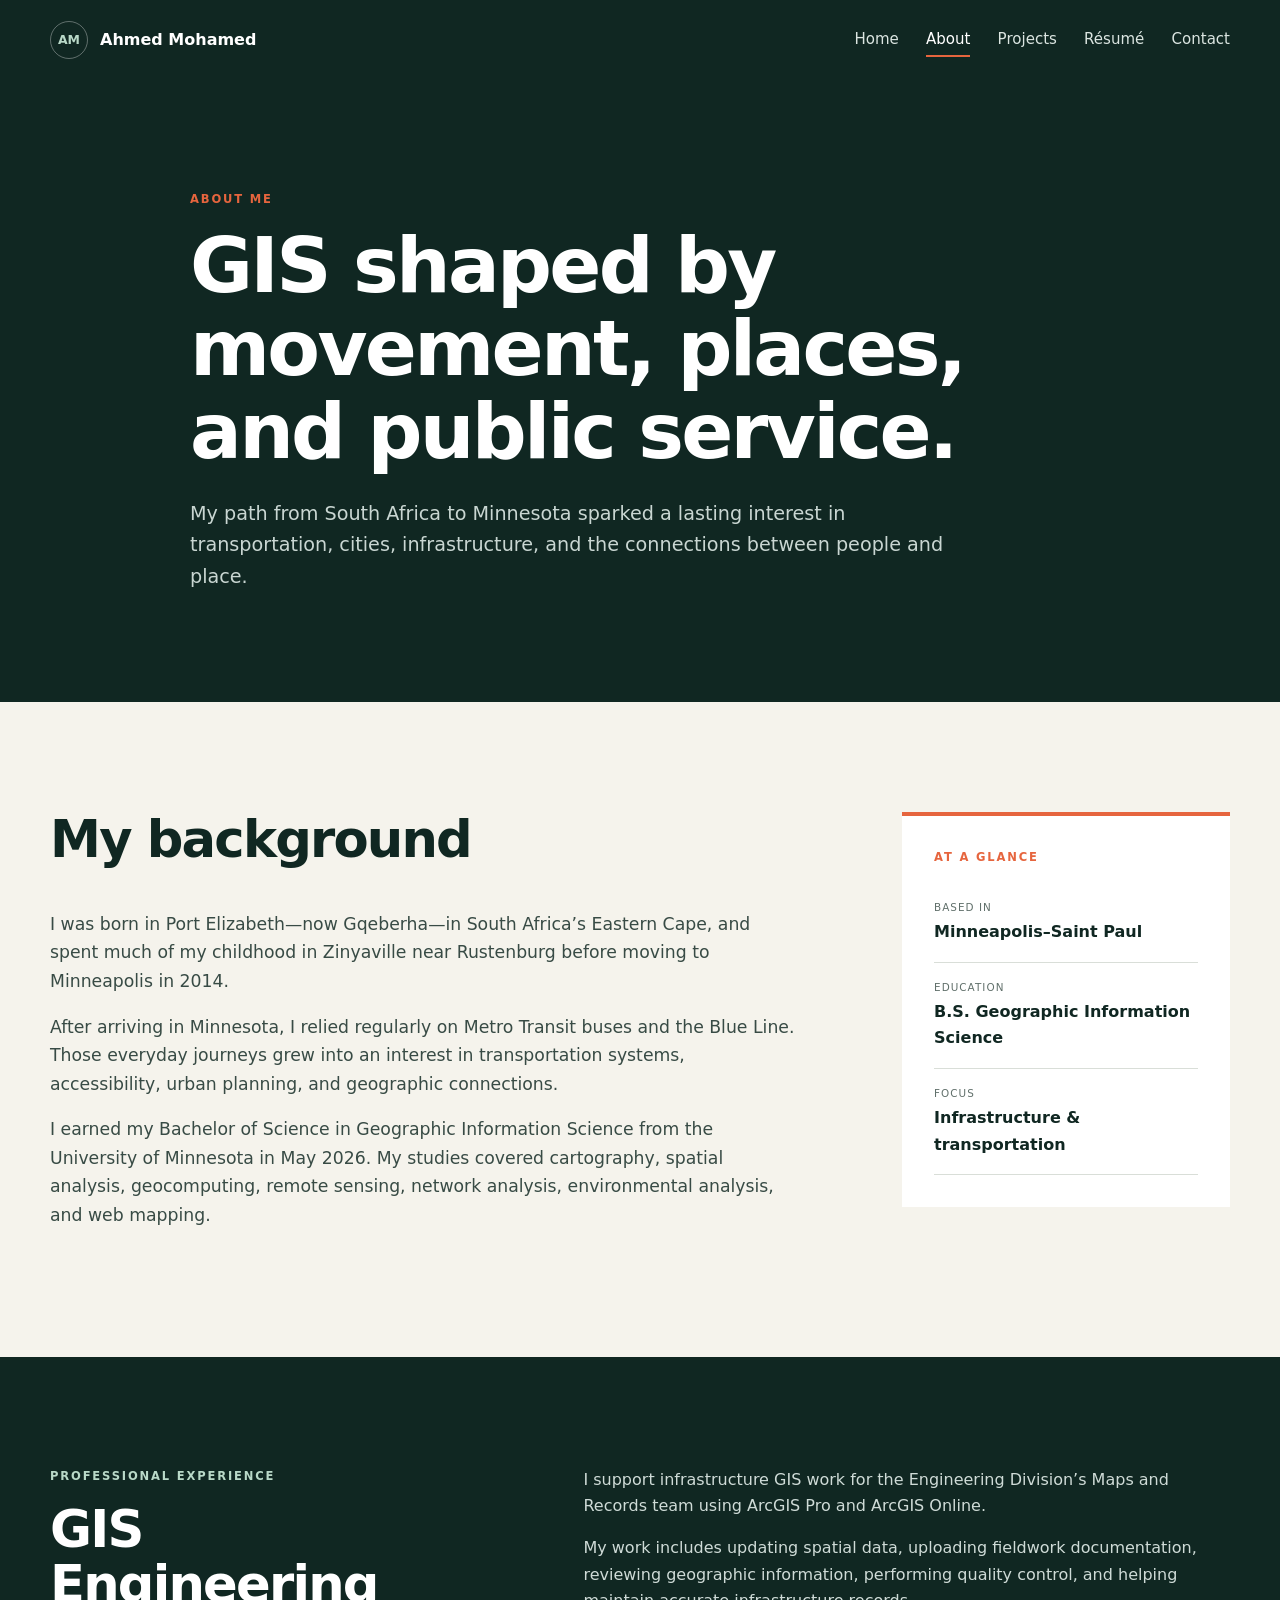
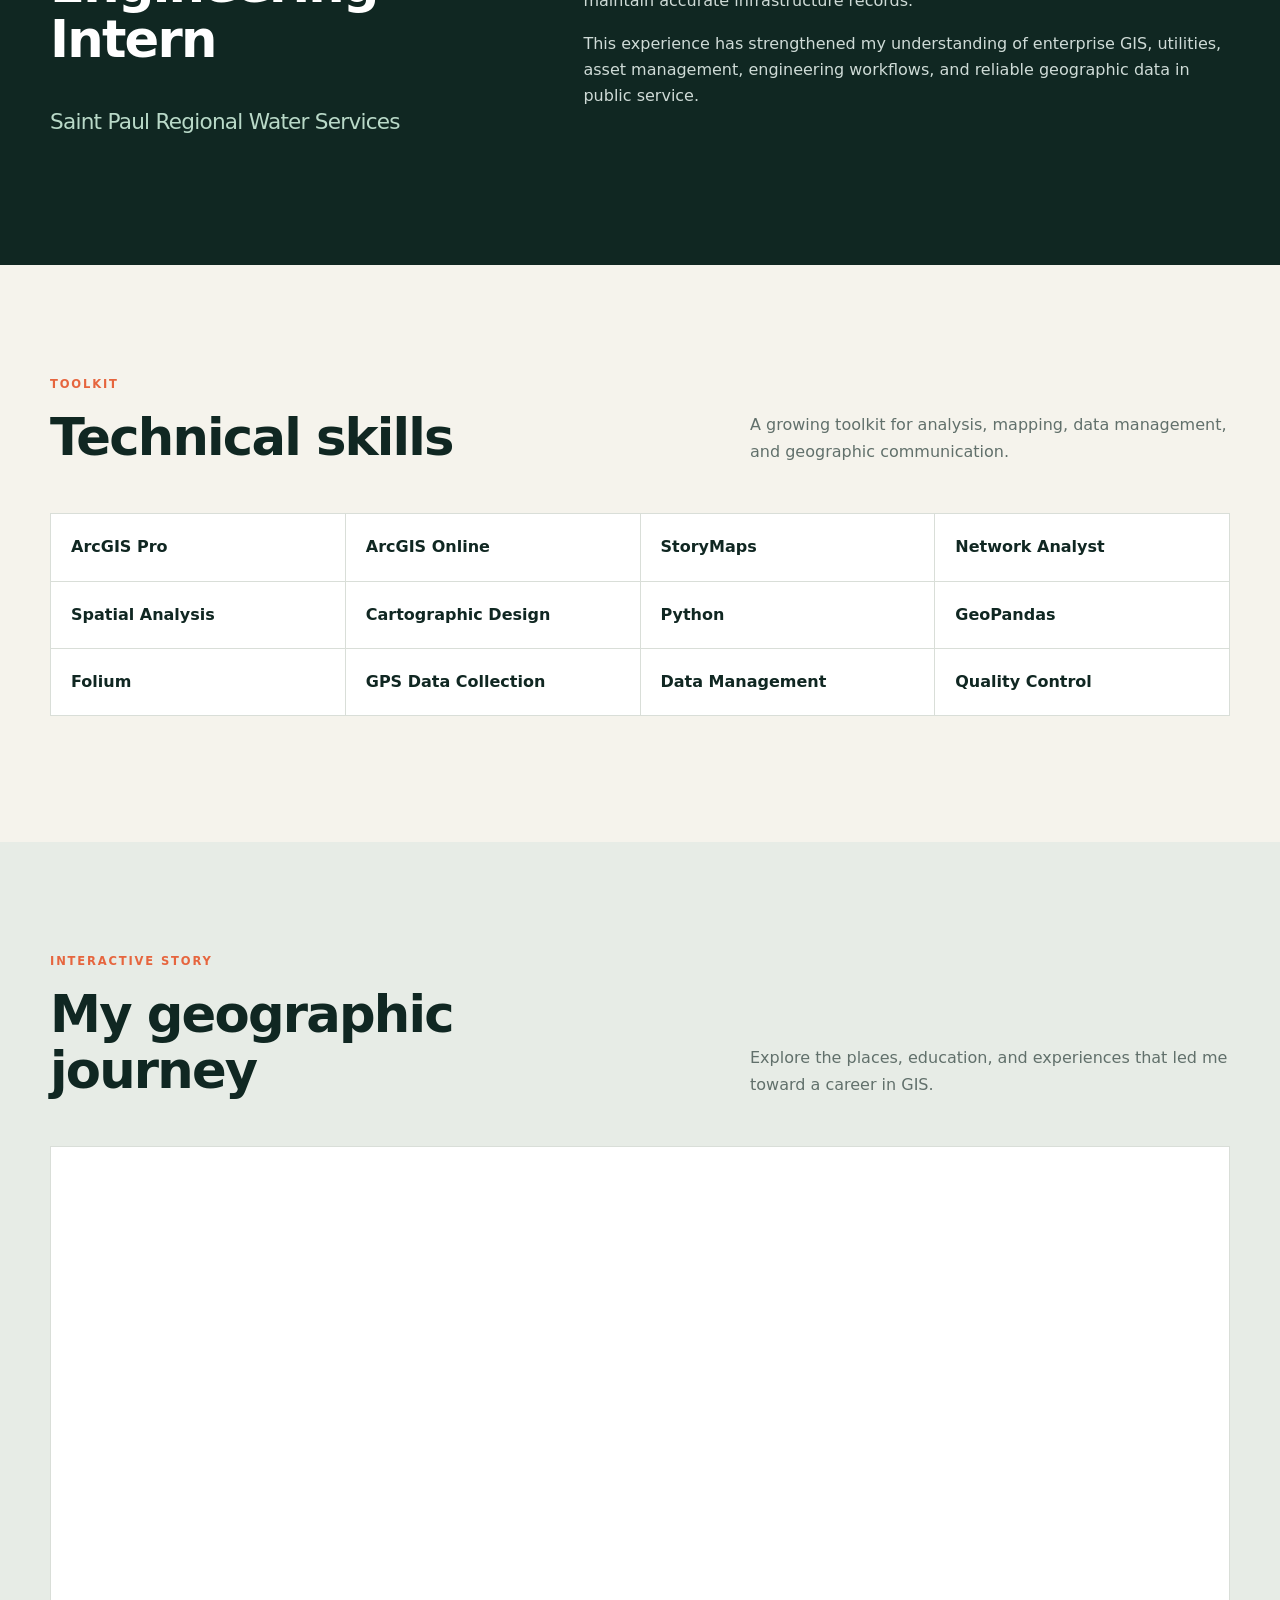
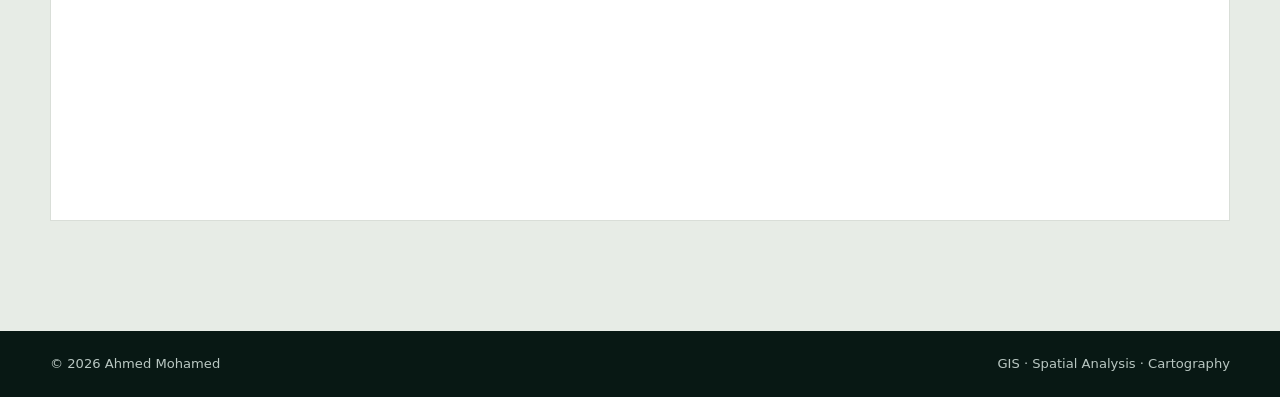
==== commit 58a39a13: "Add files via upload" ====
--- a/about.html
+++ b/about.html
@@ -1,445 +1,18 @@
-<!DOCTYPE html>
+<!doctype html>
 <html lang="en">
-<head>
-    <meta charset="UTF-8">
-    <meta name="viewport" content="width=device-width, initial-scale=1.0">
-
-    <title>About Me | Ahmed Mohamed</title>
-
-    <style>
-        * {
-            box-sizing: border-box;
-            margin: 0;
-            padding: 0;
-        }
-
-        body {
-            font-family: Arial, Helvetica, sans-serif;
-            background-color: #f8fafc;
-            color: #1f2937;
-            line-height: 1.7;
-        }
-
-        nav {
-            background-color: #0f172a;
-            padding: 18px 8%;
-            display: flex;
-            justify-content: space-between;
-            align-items: center;
-        }
-
-        nav .logo {
-            color: white;
-            font-size: 21px;
-            font-weight: bold;
-        }
-
-        nav ul {
-            display: flex;
-            list-style: none;
-            gap: 24px;
-        }
-
-        nav a {
-            color: white;
-            text-decoration: none;
-            font-size: 15px;
-        }
-
-        nav a:hover {
-            text-decoration: underline;
-        }
-
-        .about-header {
-            background-color: #e2e8f0;
-            text-align: center;
-            padding: 70px 20px 55px;
-        }
-
-        .about-header h1 {
-            font-size: 48px;
-            color: #0f172a;
-            margin-bottom: 12px;
-        }
-
-        .about-header h2 {
-            font-size: 23px;
-            font-weight: normal;
-            color: #2563eb;
-            margin-bottom: 18px;
-        }
-
-        .about-header p {
-            max-width: 780px;
-            margin: auto;
-            font-size: 18px;
-            color: #475569;
-        }
-
-        main {
-            width: 90%;
-            max-width: 1050px;
-            margin: auto;
-            padding: 60px 0 80px;
-            text-align: center;
-        }
-
-        section {
-            margin-bottom: 65px;
-        }
-
-        section h2 {
-            font-size: 32px;
-            color: #0f172a;
-            margin-bottom: 22px;
-        }
-
-        section p {
-            max-width: 850px;
-            margin: 0 auto 20px;
-            font-size: 17px;
-        }
-
-        .storymap-container {
-            width: 100%;
-            height: 720px;
-            margin: 35px auto 0;
-            border-radius: 12px;
-            overflow: hidden;
-            background-color: white;
-            box-shadow: 0 5px 22px rgba(0, 0, 0, 0.12);
-        }
-
-        .storymap-container iframe {
-            width: 100%;
-            height: 100%;
-            border: none;
-        }
-
-        .skills-grid {
-            display: grid;
-            grid-template-columns: repeat(3, 1fr);
-            gap: 18px;
-            margin-top: 30px;
-        }
-
-        .skill-card {
-            background-color: white;
-            padding: 24px 18px;
-            border-radius: 10px;
-            box-shadow: 0 4px 16px rgba(0, 0, 0, 0.08);
-            font-weight: bold;
-            color: #1d4ed8;
-        }
-
-        .experience-card {
-            background-color: white;
-            max-width: 900px;
-            margin: 25px auto 0;
-            padding: 32px;
-            border-radius: 12px;
-            box-shadow: 0 4px 18px rgba(0, 0, 0, 0.08);
-        }
-
-        .experience-card h3 {
-            color: #1d4ed8;
-            font-size: 23px;
-            margin-bottom: 10px;
-        }
-
-        .experience-card h4 {
-            color: #475569;
-            font-size: 17px;
-            margin-bottom: 18px;
-            font-weight: normal;
-        }
-
-        .connect-links {
-            display: flex;
-            justify-content: center;
-            flex-wrap: wrap;
-            gap: 16px;
-            margin-top: 28px;
-        }
-
-        .button {
-            display: inline-block;
-            background-color: #2563eb;
-            color: white;
-            text-decoration: none;
-            padding: 13px 22px;
-            border-radius: 7px;
-            font-weight: bold;
-        }
-
-        .button:hover {
-            background-color: #1d4ed8;
-        }
-
-        .button.secondary {
-            background-color: #0f172a;
-        }
-
-        footer {
-            background-color: #0f172a;
-            color: white;
-            text-align: center;
-            padding: 22px;
-        }
-
-        @media (max-width: 850px) {
-            nav {
-                flex-direction: column;
-                gap: 14px;
-            }
-
-            nav ul {
-                flex-wrap: wrap;
-                justify-content: center;
-                gap: 14px;
-            }
-
-            .about-header h1 {
-                font-size: 38px;
-            }
-
-            .skills-grid {
-                grid-template-columns: repeat(2, 1fr);
-            }
-
-            .storymap-container {
-                height: 580px;
-            }
-        }
-
-        @media (max-width: 550px) {
-            .skills-grid {
-                grid-template-columns: 1fr;
-            }
-
-            .storymap-container {
-                height: 500px;
-            }
-        }
-    </style>
-</head>
-
+<head><meta charset="utf-8"><meta name="viewport" content="width=device-width, initial-scale=1"><meta name="description" content="About Ahmed Mohamed, a GIS professional and University of Minnesota graduate."><title>About | Ahmed Mohamed</title><link rel="stylesheet" href="styles.css"></head>
 <body>
-
-    <nav>
-        <div class="logo">Ahmed Mohamed</div>
-
-        <ul>
-            <li><a href="index.html">Home</a></li>
-            <li><a href="about.html">About</a></li>
-            <li><a href="projects.html">Projects</a></li>
-            <li><a href="resume.html">Resume</a></li>
-            <li><a href="contact.html">Contact</a></li>
-        </ul>
-    </nav>
-
-    <header class="about-header">
-        <h1>About Me</h1>
-
-        <h2>
-            GIS Graduate | Spatial Analyst | Geospatial Professional
-        </h2>
-
-        <p>
-            I am a Geographic Information Science graduate from the University
-            of Minnesota with experience in infrastructure mapping, spatial
-            analysis, transportation research, data management, and web GIS.
-        </p>
-    </header>
-
-    <main>
-
-        <section>
-            <h2>My Background</h2>
-
-            <p>
-                My name is Ahmed Mohamed. I was born in Port Elizabeth, now known
-                as Gqeberha, in the Eastern Cape of South Africa. I later lived
-                in Zinyaville near Rustenburg, where I spent much of my childhood
-                before moving to Minneapolis in 2014.
-            </p>
-
-            <p>
-                Living in both South Africa and Minnesota shaped my interest in
-                communities, transportation, cities, infrastructure, and the ways
-                people interact with the places around them.
-            </p>
-
-            <p>
-                After moving to Minneapolis, I attended Roosevelt High School and
-                regularly relied on Metro Transit buses and the Blue Line. Those
-                experiences helped develop my interest in transportation systems,
-                accessibility, urban planning, and geographic connections.
-            </p>
-        </section>
-
-        <section>
-            <h2>Education</h2>
-
-            <p>
-                I earned my Bachelor of Science in Geographic Information Science
-                from the University of Minnesota in May 2026.
-            </p>
-
-            <p>
-                During my studies, I developed experience in cartography, spatial
-                analysis, geocomputing, remote sensing, network analysis,
-                transportation geography, environmental analysis, urban climatology,
-                and web-based mapping.
-            </p>
-
-            <p>
-                My academic work included projects involving transit performance,
-                crime mapping, retail service areas, public health, environmental
-                conditions, infrastructure, and geographic storytelling.
-            </p>
-        </section>
-
-        <section>
-            <h2>Professional GIS Experience</h2>
-
-            <div class="experience-card">
-                <h3>GIS Engineering Intern</h3>
-
-                <h4>
-                    Saint Paul Regional Water Services — Engineering Division,
-                    Maps and Records
-                </h4>
-
-                <p>
-                    In this role, I support infrastructure-related GIS work using
-                    ArcGIS Pro and ArcGIS Online. My responsibilities include
-                    updating spatial data, uploading completed fieldwork documents,
-                    reviewing geographic information, performing data quality
-                    control, and helping maintain accurate infrastructure records.
-                </p>
-
-                <p>
-                    This experience has strengthened my understanding of enterprise
-                    GIS, utilities, asset management, engineering workflows, and
-                    the importance of reliable geographic data in public service.
-                </p>
-            </div>
-        </section>
-
-        <section>
-            <h2>My Geographic Journey</h2>
-
-            <p>
-                The interactive StoryMap below highlights my journey from South
-                Africa to Minnesota, my education, and the experiences that led
-                me toward a career in Geographic Information Science.
-            </p>
-
-            <div class="storymap-container">
-                <iframe
-                    src="https://storymaps.arcgis.com/stories/2e2f4ece6c71430e98db33005367da8f"
-                    title="Ahmed Mohamed Geographic Journey StoryMap"
-                    loading="lazy"
-                    allowfullscreen>
-                </iframe>
-            </div>
-        </section>
-
-        <section>
-            <h2>Technical Skills</h2>
-
-            <div class="skills-grid">
-                <div class="skill-card">ArcGIS Pro</div>
-                <div class="skill-card">ArcGIS Online</div>
-                <div class="skill-card">ArcGIS StoryMaps</div>
-                <div class="skill-card">Network Analyst</div>
-                <div class="skill-card">Spatial Analysis</div>
-                <div class="skill-card">Cartographic Design</div>
-                <div class="skill-card">Python</div>
-                <div class="skill-card">GeoPandas</div>
-                <div class="skill-card">Folium</div>
-                <div class="skill-card">GPS Data Collection</div>
-                <div class="skill-card">GIS Data Management</div>
-                <div class="skill-card">Quality Control</div>
-                <div class="skill-card">Infrastructure Mapping</div>
-                <div class="skill-card">Transportation Analysis</div>
-                <div class="skill-card">Web GIS</div>
-            </div>
-        </section>
-
-        <section>
-            <h2>Professional Interests</h2>
-
-            <p>
-                My professional interests include transportation systems,
-                infrastructure management, utilities, urban planning, spatial
-                analytics, web GIS, and geospatial technology.
-            </p>
-
-            <p>
-                I am particularly interested in using geographic data to improve
-                decision-making, support public infrastructure, increase operational
-                efficiency, and communicate complex information through maps and
-                interactive applications.
-            </p>
-        </section>
-
-        <section>
-            <h2>Looking Ahead</h2>
-
-            <p>
-                I plan to continue building my experience in enterprise GIS,
-                spatial databases, Python, automation, web mapping, and location
-                intelligence.
-            </p>
-
-            <p>
-                My long-term goal is to develop a career in GIS while eventually
-                building a geospatial consulting company that helps cities,
-                utilities, engineering firms, and other organizations improve
-                their operations through mapping and spatial data.
-            </p>
-        </section>
-
-        <section>
-            <h2>Connect With Me</h2>
-
-            <p>
-                Visit my LinkedIn profile, explore my GitHub work, or view the
-                projects featured throughout my portfolio.
-            </p>
-
-            <div class="connect-links">
-                <a
-                    class="button"
-                    href="https://www.linkedin.com/in/ahmed612m"
-                    target="_blank"
-                    rel="noopener noreferrer">
-                    LinkedIn
-                </a>
-
-                <a
-                    class="button secondary"
-                    href="https://github.com/Ahmedgis612"
-                    target="_blank"
-                    rel="noopener noreferrer">
-                    GitHub
-                </a>
-
-                <a class="button" href="projects.html">
-                    View My Projects
-                </a>
-            </div>
-        </section>
-
-    </main>
-
-    <footer>
-        <p>© 2026 Ahmed Mohamed | GIS Portfolio</p>
-    </footer>
-
-</body>
-</html>
-
-
+  <a class="skip-link" href="#main">Skip to content</a>
+  <header class="site-header"><nav class="nav container" aria-label="Main navigation"><a class="brand" href="index.html"><span class="brand-mark" aria-hidden="true">AM</span><span>Ahmed Mohamed</span></a><ul class="nav-links"><li><a href="index.html">Home</a></li><li><a class="active" aria-current="page" href="about.html">About</a></li><li><a href="projects.html">Projects</a></li><li><a href="resume.html">Résumé</a></li><li><a href="contact.html">Contact</a></li></ul></nav></header>
+  <main id="main">
+    <header class="page-hero"><div class="container narrow"><p class="eyebrow">About me</p><h1>GIS shaped by movement, places, and public service.</h1><p>My path from South Africa to Minnesota sparked a lasting interest in transportation, cities, infrastructure, and the connections between people and place.</p></div></header>
+    <section class="section container story-layout">
+      <div class="story-main"><h2>My background</h2><p>I was born in Port Elizabeth—now Gqeberha—in South Africa’s Eastern Cape, and spent much of my childhood in Zinyaville near Rustenburg before moving to Minneapolis in 2014.</p><p>After arriving in Minnesota, I relied regularly on Metro Transit buses and the Blue Line. Those everyday journeys grew into an interest in transportation systems, accessibility, urban planning, and geographic connections.</p><p>I earned my Bachelor of Science in Geographic Information Science from the University of Minnesota in May 2026. My studies covered cartography, spatial analysis, geocomputing, remote sensing, network analysis, environmental analysis, and web mapping.</p></div>
+      <aside class="fact-panel"><p class="eyebrow">At a glance</p><dl><div><dt>Based in</dt><dd>Minneapolis–Saint Paul</dd></div><div><dt>Education</dt><dd>B.S. Geographic Information Science</dd></div><div><dt>Focus</dt><dd>Infrastructure &amp; transportation</dd></div></dl></aside>
+    </section>
+    <section class="section section-dark" id="experience"><div class="container experience-layout"><div><p class="eyebrow">Professional experience</p><h2>GIS Engineering Intern</h2><h3>Saint Paul Regional Water Services</h3></div><div><p>I support infrastructure GIS work for the Engineering Division’s Maps and Records team using ArcGIS Pro and ArcGIS Online.</p><p>My work includes updating spatial data, uploading fieldwork documentation, reviewing geographic information, performing quality control, and helping maintain accurate infrastructure records.</p><p>This experience has strengthened my understanding of enterprise GIS, utilities, asset management, engineering workflows, and reliable geographic data in public service.</p></div></div></section>
+    <section class="section container"><div class="section-heading"><div><p class="eyebrow">Toolkit</p><h2>Technical skills</h2></div><p>A growing toolkit for analysis, mapping, data management, and geographic communication.</p></div><ul class="skills-list"><li>ArcGIS Pro</li><li>ArcGIS Online</li><li>StoryMaps</li><li>Network Analyst</li><li>Spatial Analysis</li><li>Cartographic Design</li><li>Python</li><li>GeoPandas</li><li>Folium</li><li>GPS Data Collection</li><li>Data Management</li><li>Quality Control</li></ul></section>
+    <section class="section section-tint"><div class="container"><div class="section-heading"><div><p class="eyebrow">Interactive story</p><h2>My geographic journey</h2></div><p>Explore the places, education, and experiences that led me toward a career in GIS.</p></div><div class="storymap-container"><iframe src="https://storymaps.arcgis.com/stories/2e2f4ece6c71430e98db33005367da8f" title="Ahmed Mohamed geographic journey StoryMap" loading="lazy" allowfullscreen></iframe></div></div></section>
+  </main>
+  <footer class="site-footer"><div class="container footer-inner"><p>© 2026 Ahmed Mohamed</p><p>GIS · Spatial Analysis · Cartography</p></div></footer>
+</body></html>
--- a/styles.css
+++ b/styles.css
@@ -0,0 +1,5 @@
+:root{--ink:#102722;--ink-2:#1b3a33;--paper:#f5f3ec;--white:#fff;--muted:#61706b;--line:#d9ded8;--accent:#e6653e;--mint:#b9d9c8;--blue:#b9d6df;--max:1180px}
+*{box-sizing:border-box}html{scroll-behavior:smooth}body{margin:0;background:var(--paper);color:var(--ink);font-family:Inter,ui-sans-serif,system-ui,-apple-system,BlinkMacSystemFont,"Segoe UI",sans-serif;line-height:1.65}a{color:inherit}h1,h2,h3,p{margin-top:0}h1,h2,h3{line-height:1.08;letter-spacing:-.035em}h1{font-size:clamp(3rem,7vw,6.8rem);font-weight:750}h2{font-size:clamp(2rem,4vw,3.5rem)}h3{font-size:1.35rem}.container{width:min(calc(100% - 40px),var(--max));margin-inline:auto}.narrow{max-width:900px}.skip-link{position:fixed;left:1rem;top:-100px;z-index:100;background:var(--white);padding:.75rem 1rem;border-radius:4px}.skip-link:focus{top:1rem}.site-header{background:var(--ink);color:var(--white);position:relative;z-index:10}.nav{min-height:80px;display:flex;align-items:center;justify-content:space-between;gap:2rem}.brand{display:flex;align-items:center;gap:.75rem;text-decoration:none;font-weight:750}.brand-mark{display:grid;place-items:center;width:38px;height:38px;border:1px solid #ffffff55;border-radius:50%;font-size:.78rem;color:var(--mint)}.nav-links{display:flex;gap:1.7rem;list-style:none;padding:0;margin:0}.nav-links a{text-decoration:none;color:#dbe5e1;font-size:.94rem;padding:.4rem 0;border-bottom:2px solid transparent}.nav-links a:hover,.nav-links a:focus-visible,.nav-links a.active{color:#fff;border-bottom-color:var(--accent)}.hero{background:var(--ink);color:var(--white);min-height:calc(100vh - 80px);display:grid;align-items:center;position:relative;overflow:hidden}.map-grid{position:absolute;inset:0;opacity:.14;background-image:linear-gradient(#b9d9c830 1px,transparent 1px),linear-gradient(90deg,#b9d9c830 1px,transparent 1px);background-size:58px 58px;transform:perspective(500px) rotateX(55deg) scale(1.5);transform-origin:center bottom}.hero-grid{display:grid;grid-template-columns:1.35fr .65fr;gap:7vw;align-items:center;padding-block:90px;position:relative}.hero h1{max-width:850px;margin-bottom:1.5rem}.hero h1 span{color:var(--mint)}.hero-lead{max-width:700px;font-size:1.18rem;color:#d5dfdc}.eyebrow{text-transform:uppercase;letter-spacing:.16em;font-weight:750;font-size:.72rem;color:var(--accent);margin-bottom:1rem}.hero .eyebrow,.section-dark .eyebrow{color:var(--mint)}.status-dot{display:inline-block;width:8px;height:8px;border-radius:50%;background:var(--accent);margin-right:.55rem}.button-row{display:flex;gap:.8rem;flex-wrap:wrap;margin-top:2rem}.button{display:inline-flex;align-items:center;justify-content:center;gap:.7rem;background:var(--accent);color:#fff;text-decoration:none;font-weight:750;padding:.9rem 1.3rem;border:2px solid var(--accent);border-radius:3px;transition:.2s ease}.button:hover,.button:focus-visible{background:#cf5030;border-color:#cf5030;transform:translateY(-2px)}.button-ghost{background:transparent;border-color:#ffffff60}.button-ghost:hover{background:#ffffff12;border-color:#fff}.hero-panel{border:1px solid #ffffff2b;padding:2rem;background:#ffffff08;backdrop-filter:blur(4px)}.coordinates{font-family:ui-monospace,monospace;font-size:.73rem;color:#a9bbb5}.map-orbit{width:200px;aspect-ratio:1;border:1px solid #b9d9c866;border-radius:50%;margin:2.5rem auto;display:grid;place-items:center;position:relative}.map-orbit:before,.map-orbit:after{content:"";position:absolute;border:1px solid #b9d9c844;border-radius:50%}.map-orbit:before{inset:25px}.map-orbit:after{inset:55px}.map-orbit span{width:12px;height:12px;border-radius:50%;background:var(--accent);box-shadow:0 0 0 8px #e6653e26}.panel-label{font-size:.75rem;color:#a9bbb5;text-transform:uppercase;letter-spacing:.14em}.expertise-list{display:flex;gap:.5rem;flex-wrap:wrap}.expertise-list span,.tag-list li{border:1px solid #ffffff2b;padding:.35rem .6rem;font-size:.75rem}.section{padding-block:110px}.section-tint{background:#e7ece6}.section-dark{background:var(--ink);color:#fff}.section-heading{display:flex;justify-content:space-between;align-items:end;gap:3rem;margin-bottom:3rem}.section-heading>div{max-width:600px}.section-heading h2{margin-bottom:0}.section-heading>p{max-width:480px;color:var(--muted);margin:0}.card-grid{display:grid;gap:1px;background:var(--line);border:1px solid var(--line)}.card-grid.three{grid-template-columns:repeat(3,1fr)}.feature-card{background:var(--paper);padding:2.2rem;min-height:280px}.card-number{font-family:ui-monospace,monospace;color:var(--accent);font-size:.8rem}.feature-card h3{margin-top:4rem}.feature-card p{color:var(--muted);margin-bottom:0}.cta{display:flex;align-items:center;justify-content:space-between;gap:3rem}.cta>div{max-width:700px}.cta h2{margin-bottom:1rem}.cta p:not(.eyebrow){color:var(--muted)}.page-hero{padding:110px 0 90px;background:var(--ink);color:#fff}.page-hero.compact{padding-block:80px}.page-hero h1{font-size:clamp(3rem,6vw,5.5rem);margin-bottom:1.5rem}.page-hero p:last-child{font-size:1.2rem;color:#c9d6d2;max-width:760px}.project-grid{display:grid;grid-template-columns:repeat(2,1fr);gap:1.25rem}.project-card{background:var(--white);border:1px solid var(--line);display:flex;flex-direction:column}.project-card.featured{grid-column:1/-1;display:grid;grid-template-columns:.85fr 1.15fr}.project-content{padding:2rem;display:flex;flex-direction:column;align-items:flex-start;height:100%}.project-card h2{font-size:1.8rem}.project-card p:not(.project-type){color:var(--muted)}.project-type{text-transform:uppercase;letter-spacing:.12em;font-size:.68rem;font-weight:750;color:var(--accent)}.project-visual{min-height:360px;background:var(--blue);display:grid;place-items:center;position:relative;overflow:hidden}.project-visual:before,.project-visual:after{content:"";position:absolute;width:140%;height:55px;background:var(--ink);transform:rotate(-25deg)}.project-visual:after{height:12px;background:var(--accent);transform:rotate(31deg)}.project-visual span{position:relative;z-index:1;background:var(--paper);padding:.6rem 1rem;font-weight:850;letter-spacing:.12em}.tag-list{display:flex;flex-wrap:wrap;gap:.4rem;list-style:none;padding:0;margin:1rem 0 1.5rem}.tag-list li{border-color:var(--line);color:var(--muted)}.availability{margin-top:auto;color:var(--muted);font-size:.8rem;font-style:italic}.text-link{margin-top:auto;color:var(--ink);font-weight:750;text-decoration-color:var(--accent);text-underline-offset:5px}.story-layout{display:grid;grid-template-columns:1.6fr .7fr;gap:8vw}.story-main p{font-size:1.08rem;color:#384b45}.fact-panel{background:var(--white);padding:2rem;align-self:start;border-top:4px solid var(--accent)}.fact-panel dl{margin:0}.fact-panel dl div{padding:1rem 0;border-bottom:1px solid var(--line)}.fact-panel dt{text-transform:uppercase;letter-spacing:.1em;font-size:.65rem;color:var(--muted)}.fact-panel dd{margin:.2rem 0 0;font-weight:700}.experience-layout{display:grid;grid-template-columns:.8fr 1.2fr;gap:8vw}.experience-layout h3{color:var(--mint);font-weight:500}.experience-layout p{color:#cfdbd7}.skills-list{list-style:none;padding:0;display:grid;grid-template-columns:repeat(4,1fr);border-top:1px solid var(--line);border-left:1px solid var(--line)}.skills-list li{padding:1.25rem;border-right:1px solid var(--line);border-bottom:1px solid var(--line);font-weight:700;background:var(--white)}.storymap-container{height:min(75vh,720px);background:var(--white);border:1px solid var(--line);padding:8px}.storymap-container iframe{width:100%;height:100%;border:0}.resume-layout{display:grid;grid-template-columns:1.8fr .65fr;gap:7vw}.resume-section{margin-bottom:4.5rem}.resume-section>h2{font-size:1rem;text-transform:uppercase;letter-spacing:.12em;padding-bottom:1rem;border-bottom:2px solid var(--ink)}.timeline-item{padding-top:1.5rem}.timeline-meta{display:flex;flex-direction:column;margin-bottom:1.2rem}.timeline-meta strong{font-size:1.35rem}.timeline-meta span{color:var(--muted)}.timeline-item li{margin-bottom:.5rem}.resume-side{background:var(--ink);color:#fff;padding:2rem;align-self:start}.side-block{margin-bottom:2rem}.side-block h2{font-size:.8rem;color:var(--mint);text-transform:uppercase;letter-spacing:.12em}.side-block p{color:#d1dcd8}.contact-main{background:var(--ink);color:#fff;min-height:calc(100vh - 154px);display:grid;align-items:center}.contact-grid{display:grid;grid-template-columns:1.15fr .85fr;gap:8vw;padding-block:100px}.contact-grid h1{font-size:clamp(3rem,6vw,5.7rem)}.contact-lead{font-size:1.15rem;color:#c8d5d1;max-width:650px}.contact-card{background:var(--paper);color:var(--ink);padding:2rem}.contact-card h2{font-size:1.5rem}.contact-link{display:flex;justify-content:space-between;align-items:center;padding:1.2rem 0;border-top:1px solid var(--line);text-decoration:none}.contact-link:hover strong{text-decoration:underline;text-decoration-color:var(--accent);text-underline-offset:5px}.contact-link span{display:flex;flex-direction:column}.contact-link small{color:var(--muted)}.contact-link b{color:var(--accent);font-size:1.3rem}.site-footer{background:#081814;color:#b9c7c2;padding:1.4rem 0;font-size:.82rem}.footer-inner{display:flex;justify-content:space-between;gap:1rem}.footer-inner p{margin:0}
+@media(max-width:850px){.nav{align-items:flex-start;flex-direction:column;padding-block:1rem}.nav-links{width:100%;gap:1rem;overflow-x:auto;padding-bottom:.25rem}.hero-grid,.story-layout,.experience-layout,.resume-layout,.contact-grid{grid-template-columns:1fr}.hero-panel{display:none}.card-grid.three,.skills-list{grid-template-columns:repeat(2,1fr)}.section-heading,.cta{align-items:flex-start;flex-direction:column}.project-card.featured{grid-template-columns:1fr}.project-visual{min-height:260px}.contact-grid{padding-block:70px}}
+@media(max-width:600px){.container{width:min(calc(100% - 28px),var(--max))}.brand{font-size:.95rem}.nav-links{font-size:.85rem;gap:.8rem}.hero{min-height:auto}.hero-grid{padding-block:80px}.hero h1{font-size:3.35rem}.section{padding-block:75px}.page-hero{padding-block:75px}.card-grid.three,.project-grid,.skills-list{grid-template-columns:1fr}.project-card.featured{grid-column:auto}.feature-card{min-height:220px}.feature-card h3{margin-top:2.5rem}.footer-inner{flex-direction:column}.footer-inner p:last-child{display:none}}
+@media(prefers-reduced-motion:reduce){html{scroll-behavior:auto}.button{transition:none}}
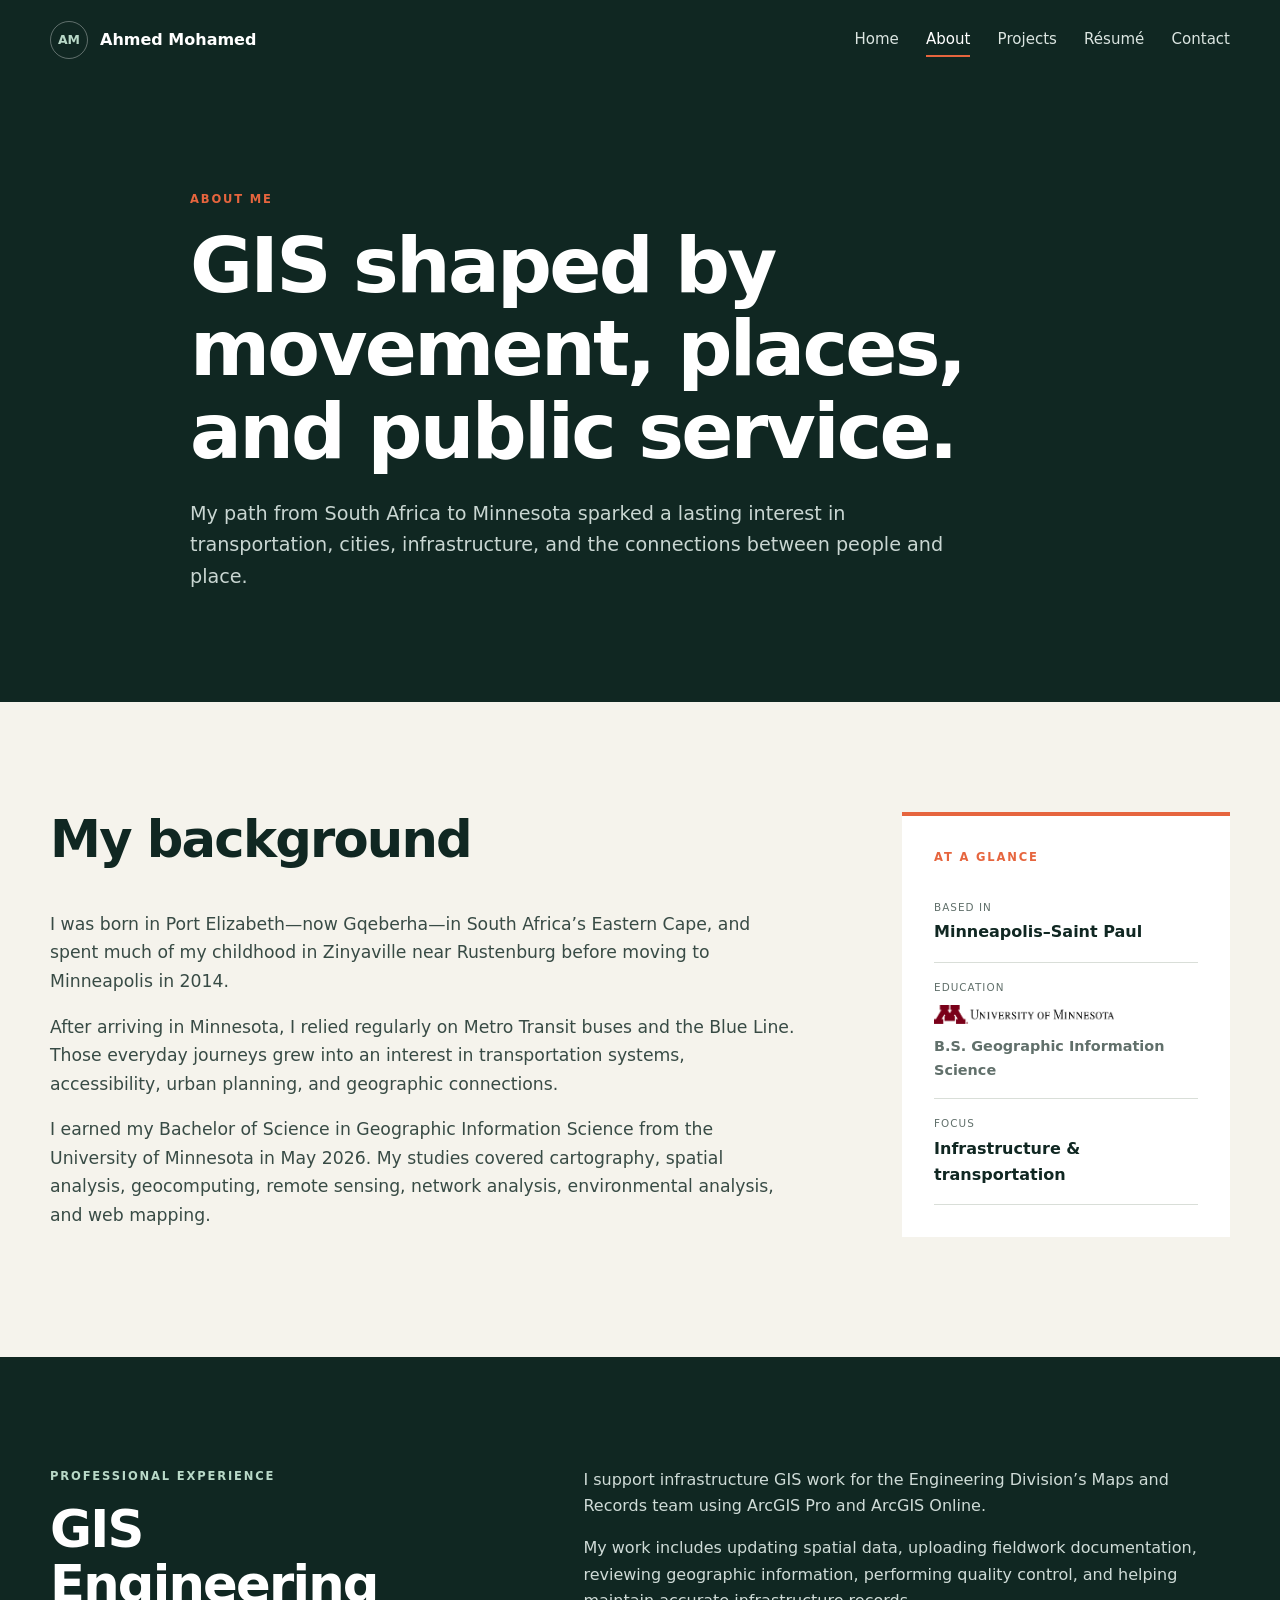
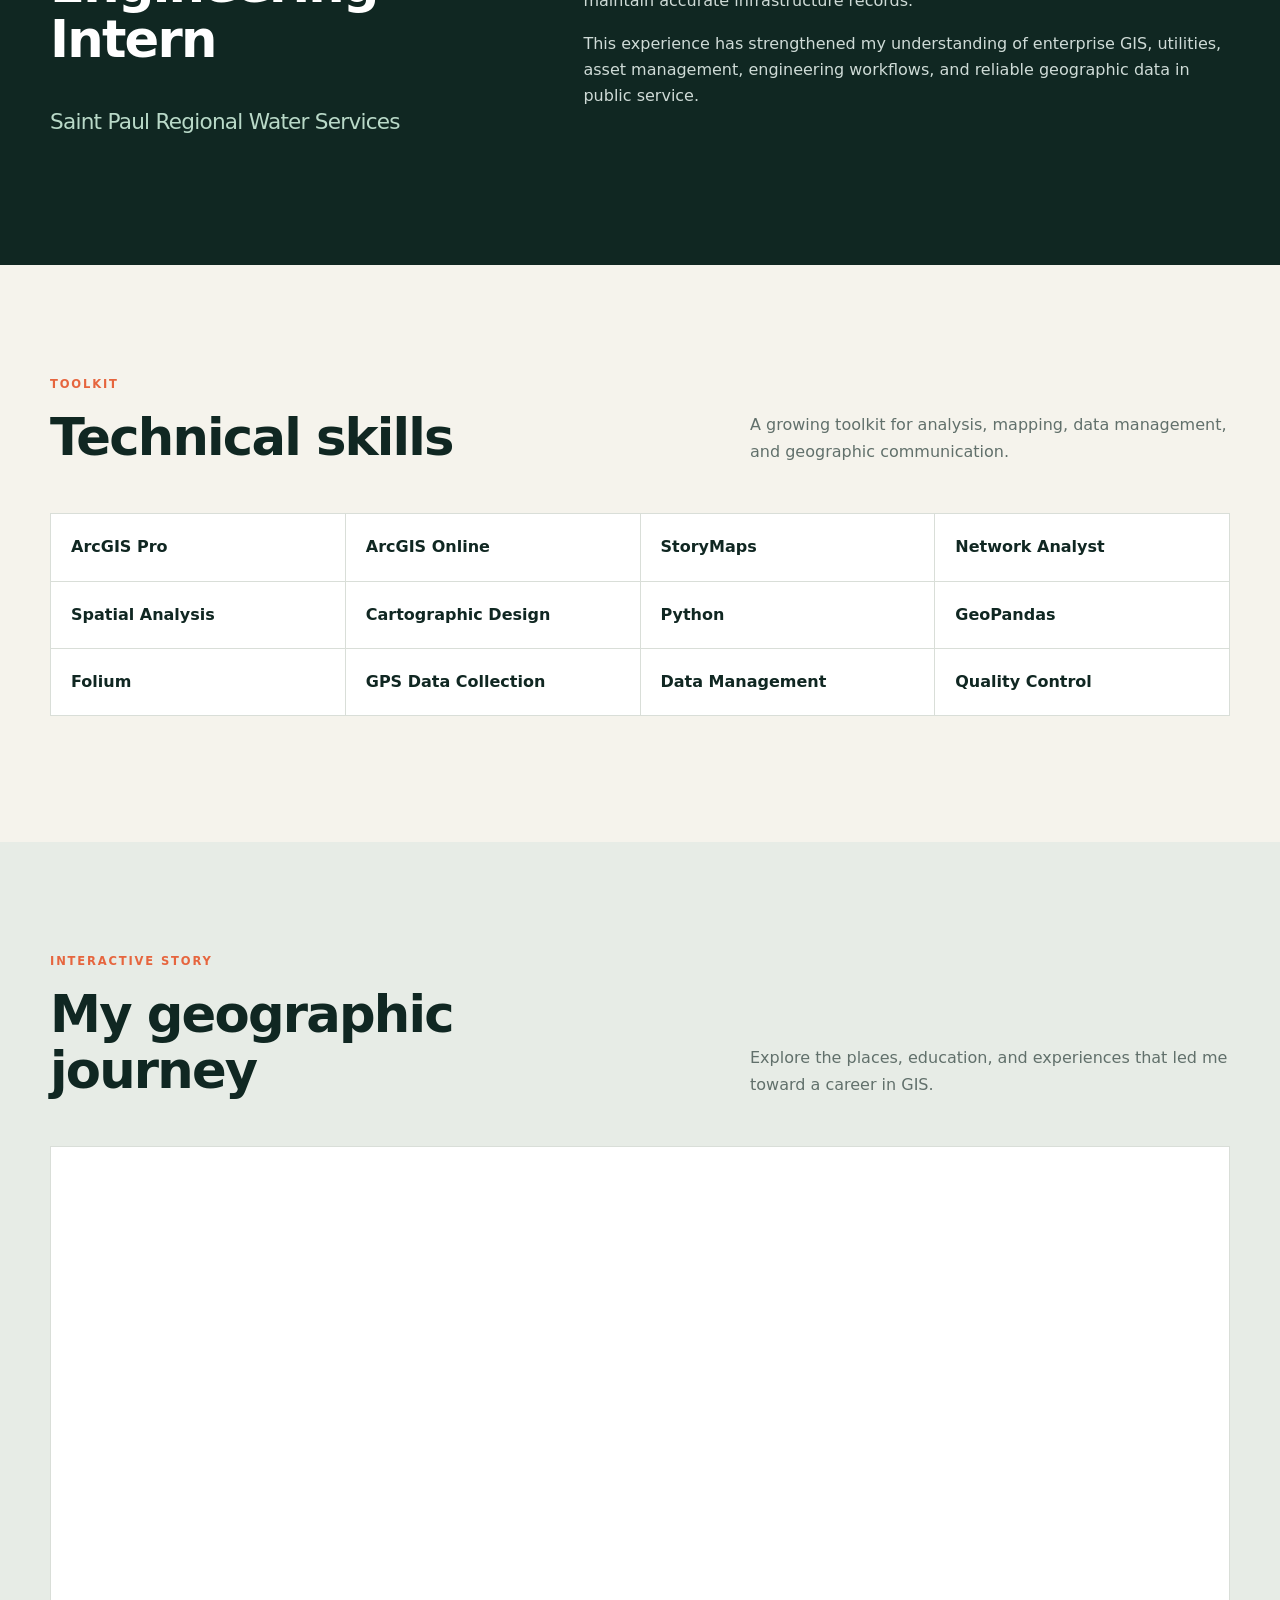
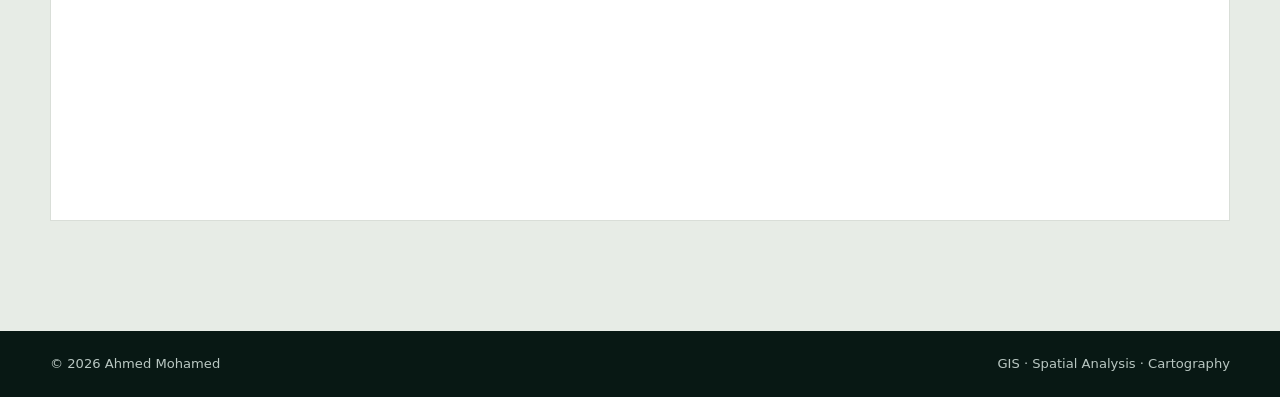
==== commit 37b557c9: "Add files via upload" ====
--- a/about.html
+++ b/about.html
@@ -8,7 +8,7 @@
     <header class="page-hero"><div class="container narrow"><p class="eyebrow">About me</p><h1>GIS shaped by movement, places, and public service.</h1><p>My path from South Africa to Minnesota sparked a lasting interest in transportation, cities, infrastructure, and the connections between people and place.</p></div></header>
     <section class="section container story-layout">
       <div class="story-main"><h2>My background</h2><p>I was born in Port Elizabeth—now Gqeberha—in South Africa’s Eastern Cape, and spent much of my childhood in Zinyaville near Rustenburg before moving to Minneapolis in 2014.</p><p>After arriving in Minnesota, I relied regularly on Metro Transit buses and the Blue Line. Those everyday journeys grew into an interest in transportation systems, accessibility, urban planning, and geographic connections.</p><p>I earned my Bachelor of Science in Geographic Information Science from the University of Minnesota in May 2026. My studies covered cartography, spatial analysis, geocomputing, remote sensing, network analysis, environmental analysis, and web mapping.</p></div>
-      <aside class="fact-panel"><p class="eyebrow">At a glance</p><dl><div><dt>Based in</dt><dd>Minneapolis–Saint Paul</dd></div><div><dt>Education</dt><dd>B.S. Geographic Information Science</dd></div><div><dt>Focus</dt><dd>Infrastructure &amp; transportation</dd></div></dl></aside>
+      <aside class="fact-panel"><p class="eyebrow">At a glance</p><dl><div><dt>Based in</dt><dd>Minneapolis–Saint Paul</dd></div><div class="fact-education"><dt>Education</dt><dd><img class="umn-wordmark compact" src="assets/umn-wordmark.png" alt="University of Minnesota"><span>B.S. Geographic Information Science</span></dd></div><div><dt>Focus</dt><dd>Infrastructure &amp; transportation</dd></div></dl></aside>
     </section>
     <section class="section section-dark" id="experience"><div class="container experience-layout"><div><p class="eyebrow">Professional experience</p><h2>GIS Engineering Intern</h2><h3>Saint Paul Regional Water Services</h3></div><div><p>I support infrastructure GIS work for the Engineering Division’s Maps and Records team using ArcGIS Pro and ArcGIS Online.</p><p>My work includes updating spatial data, uploading fieldwork documentation, reviewing geographic information, performing quality control, and helping maintain accurate infrastructure records.</p><p>This experience has strengthened my understanding of enterprise GIS, utilities, asset management, engineering workflows, and reliable geographic data in public service.</p></div></div></section>
     <section class="section container"><div class="section-heading"><div><p class="eyebrow">Toolkit</p><h2>Technical skills</h2></div><p>A growing toolkit for analysis, mapping, data management, and geographic communication.</p></div><ul class="skills-list"><li>ArcGIS Pro</li><li>ArcGIS Online</li><li>StoryMaps</li><li>Network Analyst</li><li>Spatial Analysis</li><li>Cartographic Design</li><li>Python</li><li>GeoPandas</li><li>Folium</li><li>GPS Data Collection</li><li>Data Management</li><li>Quality Control</li></ul></section>
--- a/styles.css
+++ b/styles.css
@@ -1,5 +1,7 @@
 :root{--ink:#102722;--ink-2:#1b3a33;--paper:#f5f3ec;--white:#fff;--muted:#61706b;--line:#d9ded8;--accent:#e6653e;--mint:#b9d9c8;--blue:#b9d6df;--max:1180px}
 *{box-sizing:border-box}html{scroll-behavior:smooth}body{margin:0;background:var(--paper);color:var(--ink);font-family:Inter,ui-sans-serif,system-ui,-apple-system,BlinkMacSystemFont,"Segoe UI",sans-serif;line-height:1.65}a{color:inherit}h1,h2,h3,p{margin-top:0}h1,h2,h3{line-height:1.08;letter-spacing:-.035em}h1{font-size:clamp(3rem,7vw,6.8rem);font-weight:750}h2{font-size:clamp(2rem,4vw,3.5rem)}h3{font-size:1.35rem}.container{width:min(calc(100% - 40px),var(--max));margin-inline:auto}.narrow{max-width:900px}.skip-link{position:fixed;left:1rem;top:-100px;z-index:100;background:var(--white);padding:.75rem 1rem;border-radius:4px}.skip-link:focus{top:1rem}.site-header{background:var(--ink);color:var(--white);position:relative;z-index:10}.nav{min-height:80px;display:flex;align-items:center;justify-content:space-between;gap:2rem}.brand{display:flex;align-items:center;gap:.75rem;text-decoration:none;font-weight:750}.brand-mark{display:grid;place-items:center;width:38px;height:38px;border:1px solid #ffffff55;border-radius:50%;font-size:.78rem;color:var(--mint)}.nav-links{display:flex;gap:1.7rem;list-style:none;padding:0;margin:0}.nav-links a{text-decoration:none;color:#dbe5e1;font-size:.94rem;padding:.4rem 0;border-bottom:2px solid transparent}.nav-links a:hover,.nav-links a:focus-visible,.nav-links a.active{color:#fff;border-bottom-color:var(--accent)}.hero{background:var(--ink);color:var(--white);min-height:calc(100vh - 80px);display:grid;align-items:center;position:relative;overflow:hidden}.map-grid{position:absolute;inset:0;opacity:.14;background-image:linear-gradient(#b9d9c830 1px,transparent 1px),linear-gradient(90deg,#b9d9c830 1px,transparent 1px);background-size:58px 58px;transform:perspective(500px) rotateX(55deg) scale(1.5);transform-origin:center bottom}.hero-grid{display:grid;grid-template-columns:1.35fr .65fr;gap:7vw;align-items:center;padding-block:90px;position:relative}.hero h1{max-width:850px;margin-bottom:1.5rem}.hero h1 span{color:var(--mint)}.hero-lead{max-width:700px;font-size:1.18rem;color:#d5dfdc}.eyebrow{text-transform:uppercase;letter-spacing:.16em;font-weight:750;font-size:.72rem;color:var(--accent);margin-bottom:1rem}.hero .eyebrow,.section-dark .eyebrow{color:var(--mint)}.status-dot{display:inline-block;width:8px;height:8px;border-radius:50%;background:var(--accent);margin-right:.55rem}.button-row{display:flex;gap:.8rem;flex-wrap:wrap;margin-top:2rem}.button{display:inline-flex;align-items:center;justify-content:center;gap:.7rem;background:var(--accent);color:#fff;text-decoration:none;font-weight:750;padding:.9rem 1.3rem;border:2px solid var(--accent);border-radius:3px;transition:.2s ease}.button:hover,.button:focus-visible{background:#cf5030;border-color:#cf5030;transform:translateY(-2px)}.button-ghost{background:transparent;border-color:#ffffff60}.button-ghost:hover{background:#ffffff12;border-color:#fff}.hero-panel{border:1px solid #ffffff2b;padding:2rem;background:#ffffff08;backdrop-filter:blur(4px)}.coordinates{font-family:ui-monospace,monospace;font-size:.73rem;color:#a9bbb5}.map-orbit{width:200px;aspect-ratio:1;border:1px solid #b9d9c866;border-radius:50%;margin:2.5rem auto;display:grid;place-items:center;position:relative}.map-orbit:before,.map-orbit:after{content:"";position:absolute;border:1px solid #b9d9c844;border-radius:50%}.map-orbit:before{inset:25px}.map-orbit:after{inset:55px}.map-orbit span{width:12px;height:12px;border-radius:50%;background:var(--accent);box-shadow:0 0 0 8px #e6653e26}.panel-label{font-size:.75rem;color:#a9bbb5;text-transform:uppercase;letter-spacing:.14em}.expertise-list{display:flex;gap:.5rem;flex-wrap:wrap}.expertise-list span,.tag-list li{border:1px solid #ffffff2b;padding:.35rem .6rem;font-size:.75rem}.section{padding-block:110px}.section-tint{background:#e7ece6}.section-dark{background:var(--ink);color:#fff}.section-heading{display:flex;justify-content:space-between;align-items:end;gap:3rem;margin-bottom:3rem}.section-heading>div{max-width:600px}.section-heading h2{margin-bottom:0}.section-heading>p{max-width:480px;color:var(--muted);margin:0}.card-grid{display:grid;gap:1px;background:var(--line);border:1px solid var(--line)}.card-grid.three{grid-template-columns:repeat(3,1fr)}.feature-card{background:var(--paper);padding:2.2rem;min-height:280px}.card-number{font-family:ui-monospace,monospace;color:var(--accent);font-size:.8rem}.feature-card h3{margin-top:4rem}.feature-card p{color:var(--muted);margin-bottom:0}.cta{display:flex;align-items:center;justify-content:space-between;gap:3rem}.cta>div{max-width:700px}.cta h2{margin-bottom:1rem}.cta p:not(.eyebrow){color:var(--muted)}.page-hero{padding:110px 0 90px;background:var(--ink);color:#fff}.page-hero.compact{padding-block:80px}.page-hero h1{font-size:clamp(3rem,6vw,5.5rem);margin-bottom:1.5rem}.page-hero p:last-child{font-size:1.2rem;color:#c9d6d2;max-width:760px}.project-grid{display:grid;grid-template-columns:repeat(2,1fr);gap:1.25rem}.project-card{background:var(--white);border:1px solid var(--line);display:flex;flex-direction:column}.project-card.featured{grid-column:1/-1;display:grid;grid-template-columns:.85fr 1.15fr}.project-content{padding:2rem;display:flex;flex-direction:column;align-items:flex-start;height:100%}.project-card h2{font-size:1.8rem}.project-card p:not(.project-type){color:var(--muted)}.project-type{text-transform:uppercase;letter-spacing:.12em;font-size:.68rem;font-weight:750;color:var(--accent)}.project-visual{min-height:360px;background:var(--blue);display:grid;place-items:center;position:relative;overflow:hidden}.project-visual:before,.project-visual:after{content:"";position:absolute;width:140%;height:55px;background:var(--ink);transform:rotate(-25deg)}.project-visual:after{height:12px;background:var(--accent);transform:rotate(31deg)}.project-visual span{position:relative;z-index:1;background:var(--paper);padding:.6rem 1rem;font-weight:850;letter-spacing:.12em}.tag-list{display:flex;flex-wrap:wrap;gap:.4rem;list-style:none;padding:0;margin:1rem 0 1.5rem}.tag-list li{border-color:var(--line);color:var(--muted)}.availability{margin-top:auto;color:var(--muted);font-size:.8rem;font-style:italic}.text-link{margin-top:auto;color:var(--ink);font-weight:750;text-decoration-color:var(--accent);text-underline-offset:5px}.story-layout{display:grid;grid-template-columns:1.6fr .7fr;gap:8vw}.story-main p{font-size:1.08rem;color:#384b45}.fact-panel{background:var(--white);padding:2rem;align-self:start;border-top:4px solid var(--accent)}.fact-panel dl{margin:0}.fact-panel dl div{padding:1rem 0;border-bottom:1px solid var(--line)}.fact-panel dt{text-transform:uppercase;letter-spacing:.1em;font-size:.65rem;color:var(--muted)}.fact-panel dd{margin:.2rem 0 0;font-weight:700}.experience-layout{display:grid;grid-template-columns:.8fr 1.2fr;gap:8vw}.experience-layout h3{color:var(--mint);font-weight:500}.experience-layout p{color:#cfdbd7}.skills-list{list-style:none;padding:0;display:grid;grid-template-columns:repeat(4,1fr);border-top:1px solid var(--line);border-left:1px solid var(--line)}.skills-list li{padding:1.25rem;border-right:1px solid var(--line);border-bottom:1px solid var(--line);font-weight:700;background:var(--white)}.storymap-container{height:min(75vh,720px);background:var(--white);border:1px solid var(--line);padding:8px}.storymap-container iframe{width:100%;height:100%;border:0}.resume-layout{display:grid;grid-template-columns:1.8fr .65fr;gap:7vw}.resume-section{margin-bottom:4.5rem}.resume-section>h2{font-size:1rem;text-transform:uppercase;letter-spacing:.12em;padding-bottom:1rem;border-bottom:2px solid var(--ink)}.timeline-item{padding-top:1.5rem}.timeline-meta{display:flex;flex-direction:column;margin-bottom:1.2rem}.timeline-meta strong{font-size:1.35rem}.timeline-meta span{color:var(--muted)}.timeline-item li{margin-bottom:.5rem}.resume-side{background:var(--ink);color:#fff;padding:2rem;align-self:start}.side-block{margin-bottom:2rem}.side-block h2{font-size:.8rem;color:var(--mint);text-transform:uppercase;letter-spacing:.12em}.side-block p{color:#d1dcd8}.contact-main{background:var(--ink);color:#fff;min-height:calc(100vh - 154px);display:grid;align-items:center}.contact-grid{display:grid;grid-template-columns:1.15fr .85fr;gap:8vw;padding-block:100px}.contact-grid h1{font-size:clamp(3rem,6vw,5.7rem)}.contact-lead{font-size:1.15rem;color:#c8d5d1;max-width:650px}.contact-card{background:var(--paper);color:var(--ink);padding:2rem}.contact-card h2{font-size:1.5rem}.contact-link{display:flex;justify-content:space-between;align-items:center;padding:1.2rem 0;border-top:1px solid var(--line);text-decoration:none}.contact-link:hover strong{text-decoration:underline;text-decoration-color:var(--accent);text-underline-offset:5px}.contact-link span{display:flex;flex-direction:column}.contact-link small{color:var(--muted)}.contact-link b{color:var(--accent);font-size:1.3rem}.site-footer{background:#081814;color:#b9c7c2;padding:1.4rem 0;font-size:.82rem}.footer-inner{display:flex;justify-content:space-between;gap:1rem}.footer-inner p{margin:0}
+.education-item{display:grid;grid-template-columns:190px 1fr;gap:2rem;align-items:center}.umn-wordmark{display:block;width:100%;max-width:190px;height:auto}.umn-wordmark.compact{max-width:180px;margin:.55rem 0 .7rem}.fact-education dd span{display:block;font-size:.9rem;color:var(--muted)}
+.employer-entry{display:grid;grid-template-columns:120px 1fr;gap:2rem;align-items:start;padding:2rem 0;border-bottom:1px solid var(--line)}.employer-logo-box{min-height:100px;display:grid;place-items:center;padding:.8rem}.employer-logo-box img{display:block;max-width:100%;max-height:94px;width:auto;height:auto}.employer-logo-box.shoreview{background:#fff}.employer-logo-box.saint-paul{background:#174c54;padding:1rem}.employer-logo-box.saint-paul img{max-height:50px}.employer-logo-box small{color:#fff;text-align:center;font-size:.62rem;letter-spacing:.06em;margin-top:.5rem}.employer-entry ul{margin-bottom:0}
 @media(max-width:850px){.nav{align-items:flex-start;flex-direction:column;padding-block:1rem}.nav-links{width:100%;gap:1rem;overflow-x:auto;padding-bottom:.25rem}.hero-grid,.story-layout,.experience-layout,.resume-layout,.contact-grid{grid-template-columns:1fr}.hero-panel{display:none}.card-grid.three,.skills-list{grid-template-columns:repeat(2,1fr)}.section-heading,.cta{align-items:flex-start;flex-direction:column}.project-card.featured{grid-template-columns:1fr}.project-visual{min-height:260px}.contact-grid{padding-block:70px}}
-@media(max-width:600px){.container{width:min(calc(100% - 28px),var(--max))}.brand{font-size:.95rem}.nav-links{font-size:.85rem;gap:.8rem}.hero{min-height:auto}.hero-grid{padding-block:80px}.hero h1{font-size:3.35rem}.section{padding-block:75px}.page-hero{padding-block:75px}.card-grid.three,.project-grid,.skills-list{grid-template-columns:1fr}.project-card.featured{grid-column:auto}.feature-card{min-height:220px}.feature-card h3{margin-top:2.5rem}.footer-inner{flex-direction:column}.footer-inner p:last-child{display:none}}
+@media(max-width:600px){.container{width:min(calc(100% - 28px),var(--max))}.brand{font-size:.95rem}.nav-links{font-size:.85rem;gap:.8rem}.hero{min-height:auto}.hero-grid{padding-block:80px}.hero h1{font-size:3.35rem}.section{padding-block:75px}.page-hero{padding-block:75px}.card-grid.three,.project-grid,.skills-list{grid-template-columns:1fr}.project-card.featured{grid-column:auto}.feature-card{min-height:220px}.feature-card h3{margin-top:2.5rem}.education-item,.employer-entry{grid-template-columns:1fr;gap:1.25rem}.employer-logo-box{width:150px}.umn-wordmark{max-width:210px}.footer-inner{flex-direction:column}.footer-inner p:last-child{display:none}}
 @media(prefers-reduced-motion:reduce){html{scroll-behavior:auto}.button{transition:none}}
